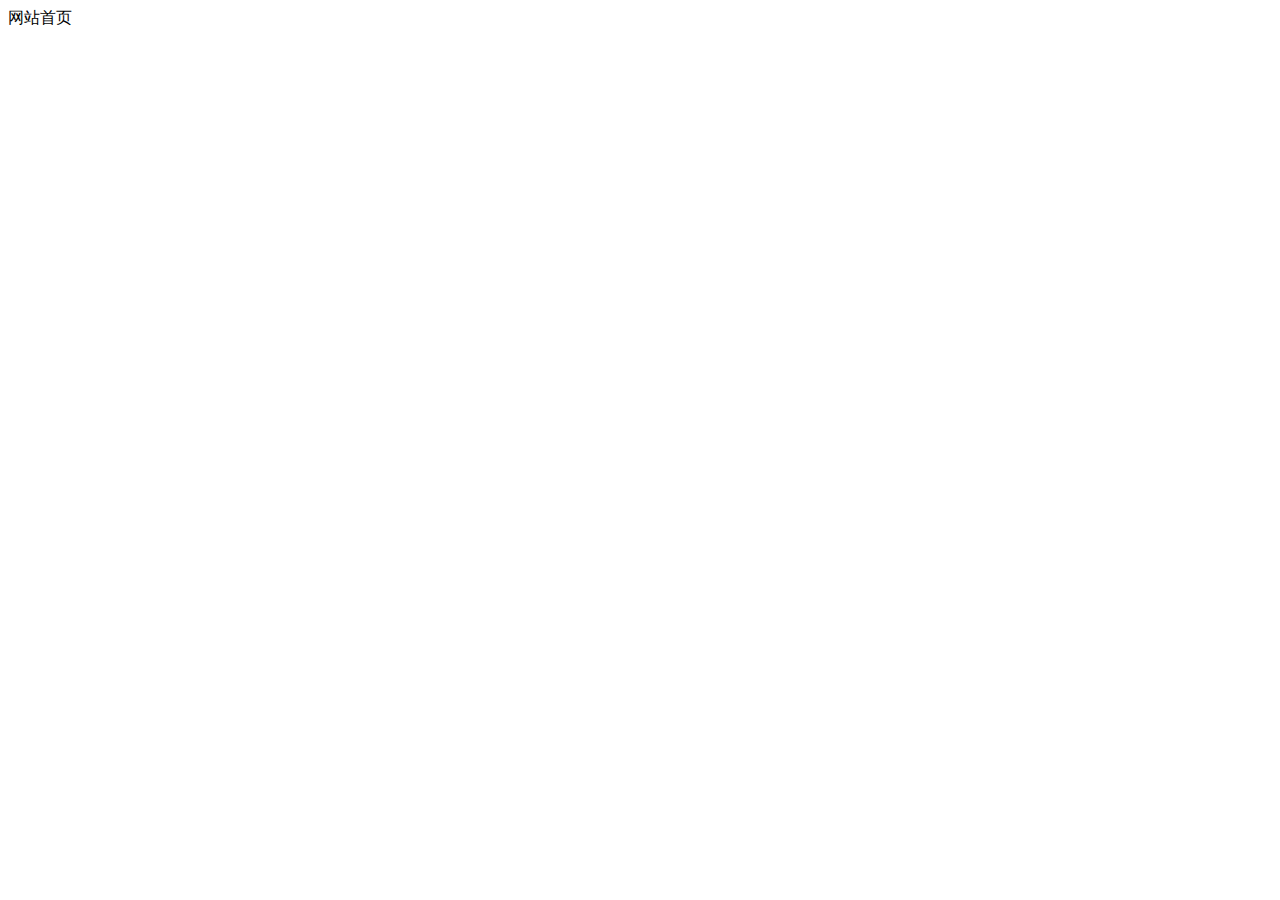
==== index.html @ 5fed68b8 "登录注册功能完成" ====
<!DOCTYPE html>
<html lang="en">
<head>
    <meta charset="UTF-8">
    <meta http-equiv="X-UA-Compatible" content="IE=edge">
    <meta name="viewport" content="width=device-width, initial-scale=1.0">
    <title>Document</title>
</head>
<body>
    网站首页
</body>
</html>
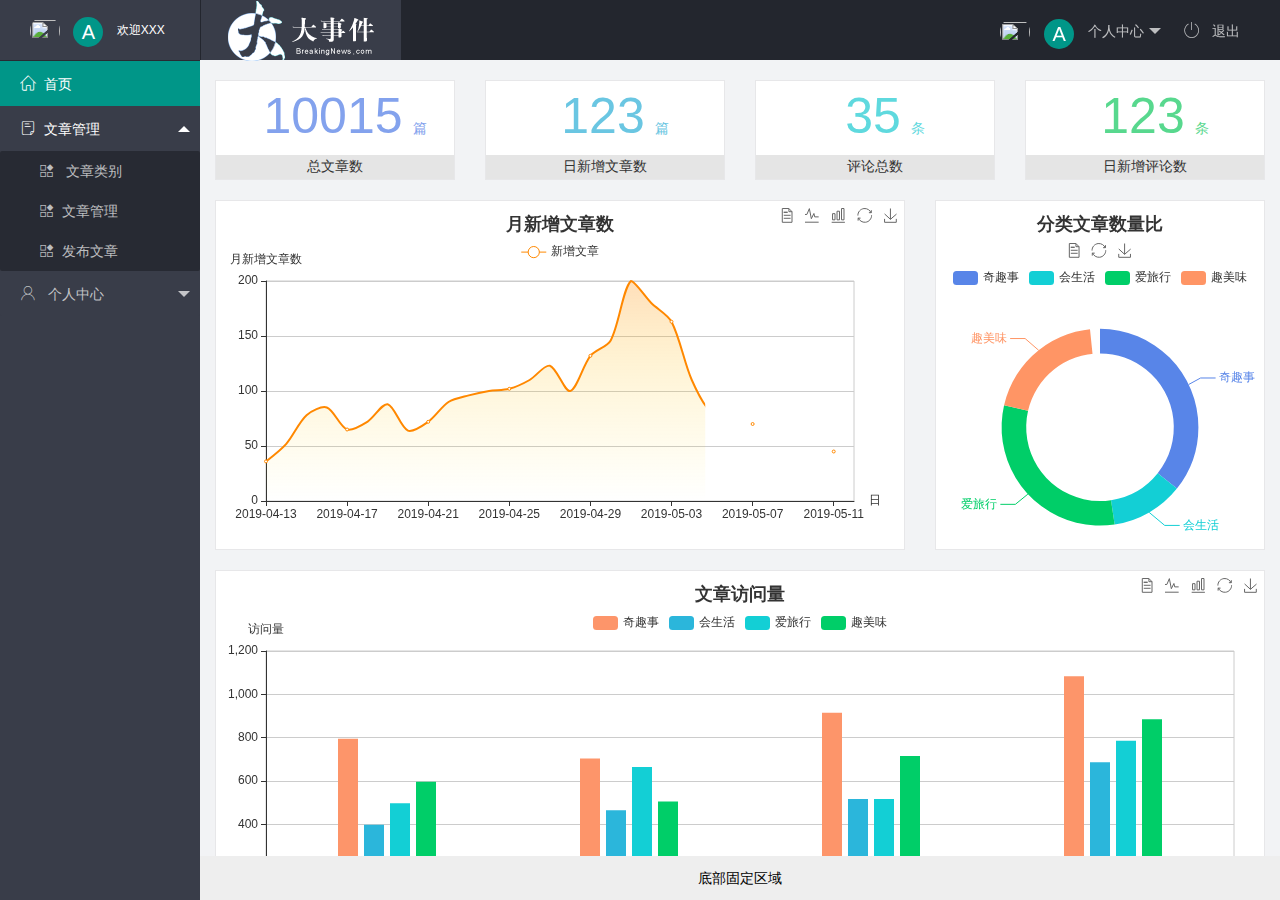
==== commit 5435ede0: "完成了主页功能" ====
--- a/index.html
+++ b/index.html
@@ -1,12 +1,95 @@
 <!DOCTYPE html>
 <html lang="en">
+
 <head>
     <meta charset="UTF-8">
     <meta http-equiv="X-UA-Compatible" content="IE=edge">
     <meta name="viewport" content="width=device-width, initial-scale=1.0">
-    <title>Document</title>
+    <title>后台主页</title>
+    <!-- <link rel="stylesheet" href="/assets/lib/bootstrap.css"> -->
+    <link rel="stylesheet" href="/assets/lib/layui/css/layui.css">
+    <link rel="stylesheet" href="/assets/fonts/iconfont.css">
+    <link rel="stylesheet" href="/assets/css/index.css">
 </head>
+
 <body>
-    网站首页
+    <div class="layui-layout layui-layout-admin">
+        <div class="layui-header">
+            <div class="layui-logo layui-hide-xs layui-bg-black">
+                <img src="/assets/images/logo.png" alt="">
+            </div>
+            <!-- 头部区域（可配合layui 已有的水平导航） -->
+            <ul class="layui-nav layui-layout-right">
+                <li class="layui-nav-item layui-hide layui-show-md-inline-block">
+                    <a href="javascript:;">
+                        <img src="//tva1.sinaimg.cn/crop.0.0.118.118.180/5db11ff4gw1e77d3nqrv8j203b03cweg.jpg"
+                            class="layui-nav-img">
+                        <span class="text-avatar">A</span>
+                        个人中心
+                    </a>
+                    <dl class="layui-nav-child">
+                        <dd><a href="javacript:;">基本资料</a></dd>
+                        <dd><a href="javacript:;">更换头像</a></dd>
+                        <dd><a href="javacript:;">重置密码</a></dd>
+                    </dl>
+                </li>
+                <li class="layui-nav-item" lay-header-event="menuRight" lay-unselect>
+                    <a href="javascript:;" id="btnLogout">
+                        <span class="iconfont icon-tuichu"></span>
+                        退出
+                    </a>
+                </li>
+            </ul>
+        </div>
+
+        <div class="layui-side layui-bg-black">
+            <div class="layui-side-scroll">
+                <div class="user-info">
+                    <img src="//tva1.sinaimg.cn/crop.0.0.118.118.180/5db11ff4gw1e77d3nqrv8j203b03cweg.jpg"
+                        class="layui-nav-img">
+                    <span class="text-avatar">A</span>
+                    <span id="welcome">欢迎XXX</span>
+                </div>
+                <!-- 左侧导航区域（可配合layui已有的垂直导航） -->
+                <ul class="layui-nav layui-nav-tree" lay-shrink="all" lay-filter="test">
+                    <li class="layui-nav-item layui-this"><a target="fm" href="/home/dashboard.html"><span class="iconfont icon-home"></span>首页</a></li>
+                    <li class="layui-nav-item layui-nav-itemed">
+                        <a class="" href="javascript:;"><span class="iconfont icon-16"></span>文章管理</a>
+                        <dl class="layui-nav-child">
+                            <dd><a href="javascript:;"><i class="layui-icon layui-icon-app"></i> 文章类别</a></dd>
+                            <dd><a href="javascript:;"><i class="layui-icon layui-icon-app"></i>文章管理</a></dd>
+                            <dd><a href="javascript:;"><i class="layui-icon layui-icon-app"></i>发布文章</a></dd>
+                            <!-- <dd><a href="">the links</a></dd> -->
+                        </dl>
+                    </li>
+                    <li class="layui-nav-item">
+                        <a href="javascript:;"><span class="iconfont icon-user"></span> 个人中心</a>
+                        <dl class="layui-nav-child">
+                            <dd><a href="javascript:;"><i class="layui-icon layui-icon-app"></i>基本资料</a></dd>
+                            <dd><a href="javascript:;"><i class="layui-icon layui-icon-app"></i>更换头像</a></dd>
+                            <dd><a href="javascript:;"><i class="layui-icon layui-icon-app"></i>重置密码</a></dd>
+                        </dl>
+                    </li>
+                </ul>
+            </div>
+        </div>
+
+        <div class="layui-body">
+            <!-- 内容主体区域 -->
+                <iframe name="fm"  src="/home/dashboard.html" frameborder="0">
+                    主体内容区域
+                </iframe> 
+        </div>
+
+        <div class="layui-footer">
+            <!-- 底部固定区域 -->
+            底部固定区域
+        </div>
+    </div>
 </body>
+<script src="/assets/lib/jquery.js"></script>
+<script src="/assets/lib/layui/layui.all.js"></script>
+<script src="/assets/js/BaseAPI.js"></script>
+<script src="/assets/js/index.js"></script>
+
 </html>--- a/assets/lib/layui/css/layui.css
+++ b/assets/lib/layui/css/layui.css
@@ -0,0 +1,2 @@
+/** layui-v2.5.5 MIT License By https://www.layui.com */
+ .layui-inline,img{display:inline-block;vertical-align:middle}h1,h2,h3,h4,h5,h6{font-weight:400}.layui-edge,.layui-header,.layui-inline,.layui-main{position:relative}.layui-body,.layui-edge,.layui-elip{overflow:hidden}.layui-btn,.layui-edge,.layui-inline,img{vertical-align:middle}.layui-btn,.layui-disabled,.layui-icon,.layui-unselect{-moz-user-select:none;-webkit-user-select:none;-ms-user-select:none}.layui-elip,.layui-form-checkbox span,.layui-form-pane .layui-form-label{text-overflow:ellipsis;white-space:nowrap}.layui-breadcrumb,.layui-tree-btnGroup{visibility:hidden}blockquote,body,button,dd,div,dl,dt,form,h1,h2,h3,h4,h5,h6,input,li,ol,p,pre,td,textarea,th,ul{margin:0;padding:0;-webkit-tap-highlight-color:rgba(0,0,0,0)}a:active,a:hover{outline:0}img{border:none}li{list-style:none}table{border-collapse:collapse;border-spacing:0}h4,h5,h6{font-size:100%}button,input,optgroup,option,select,textarea{font-family:inherit;font-size:inherit;font-style:inherit;font-weight:inherit;outline:0}pre{white-space:pre-wrap;white-space:-moz-pre-wrap;white-space:-pre-wrap;white-space:-o-pre-wrap;word-wrap:break-word}body{line-height:24px;font:14px Helvetica Neue,Helvetica,PingFang SC,Tahoma,Arial,sans-serif}hr{height:1px;margin:10px 0;border:0;clear:both}a{color:#333;text-decoration:none}a:hover{color:#777}a cite{font-style:normal;*cursor:pointer}.layui-border-box,.layui-border-box *{box-sizing:border-box}.layui-box,.layui-box *{box-sizing:content-box}.layui-clear{clear:both;*zoom:1}.layui-clear:after{content:'\20';clear:both;*zoom:1;display:block;height:0}.layui-inline{*display:inline;*zoom:1}.layui-edge{display:inline-block;width:0;height:0;border-width:6px;border-style:dashed;border-color:transparent}.layui-edge-top{top:-4px;border-bottom-color:#999;border-bottom-style:solid}.layui-edge-right{border-left-color:#999;border-left-style:solid}.layui-edge-bottom{top:2px;border-top-color:#999;border-top-style:solid}.layui-edge-left{border-right-color:#999;border-right-style:solid}.layui-disabled,.layui-disabled:hover{color:#d2d2d2!important;cursor:not-allowed!important}.layui-circle{border-radius:100%}.layui-show{display:block!important}.layui-hide{display:none!important}@font-face{font-family:layui-icon;src:url(../font/iconfont.eot?v=250);src:url(../font/iconfont.eot?v=250#iefix) format('embedded-opentype'),url(../font/iconfont.woff2?v=250) format('woff2'),url(../font/iconfont.woff?v=250) format('woff'),url(../font/iconfont.ttf?v=250) format('truetype'),url(../font/iconfont.svg?v=250#layui-icon) format('svg')}.layui-icon{font-family:layui-icon!important;font-size:16px;font-style:normal;-webkit-font-smoothing:antialiased;-moz-osx-font-smoothing:grayscale}.layui-icon-reply-fill:before{content:"\e611"}.layui-icon-set-fill:before{content:"\e614"}.layui-icon-menu-fill:before{content:"\e60f"}.layui-icon-search:before{content:"\e615"}.layui-icon-share:before{content:"\e641"}.layui-icon-set-sm:before{content:"\e620"}.layui-icon-engine:before{content:"\e628"}.layui-icon-close:before{content:"\1006"}.layui-icon-close-fill:before{content:"\1007"}.layui-icon-chart-screen:before{content:"\e629"}.layui-icon-star:before{content:"\e600"}.layui-icon-circle-dot:before{content:"\e617"}.layui-icon-chat:before{content:"\e606"}.layui-icon-release:before{content:"\e609"}.layui-icon-list:before{content:"\e60a"}.layui-icon-chart:before{content:"\e62c"}.layui-icon-ok-circle:before{content:"\1005"}.layui-icon-layim-theme:before{content:"\e61b"}.layui-icon-table:before{content:"\e62d"}.layui-icon-right:before{content:"\e602"}.layui-icon-left:before{content:"\e603"}.layui-icon-cart-simple:before{content:"\e698"}.layui-icon-face-cry:before{content:"\e69c"}.layui-icon-face-smile:before{content:"\e6af"}.layui-icon-survey:before{content:"\e6b2"}.layui-icon-tree:before{content:"\e62e"}.layui-icon-upload-circle:before{content:"\e62f"}.layui-icon-add-circle:before{content:"\e61f"}.layui-icon-download-circle:before{content:"\e601"}.layui-icon-templeate-1:before{content:"\e630"}.layui-icon-util:before{content:"\e631"}.layui-icon-face-surprised:before{content:"\e664"}.layui-icon-edit:before{content:"\e642"}.layui-icon-speaker:before{content:"\e645"}.layui-icon-down:before{content:"\e61a"}.layui-icon-file:before{content:"\e621"}.layui-icon-layouts:before{content:"\e632"}.layui-icon-rate-half:before{content:"\e6c9"}.layui-icon-add-circle-fine:before{content:"\e608"}.layui-icon-prev-circle:before{content:"\e633"}.layui-icon-read:before{content:"\e705"}.layui-icon-404:before{content:"\e61c"}.layui-icon-carousel:before{content:"\e634"}.layui-icon-help:before{content:"\e607"}.layui-icon-code-circle:before{content:"\e635"}.layui-icon-water:before{content:"\e636"}.layui-icon-username:before{content:"\e66f"}.layui-icon-find-fill:before{content:"\e670"}.layui-icon-about:before{content:"\e60b"}.layui-icon-location:before{content:"\e715"}.layui-icon-up:before{content:"\e619"}.layui-icon-pause:before{content:"\e651"}.layui-icon-date:before{content:"\e637"}.layui-icon-layim-uploadfile:before{content:"\e61d"}.layui-icon-delete:before{content:"\e640"}.layui-icon-play:before{content:"\e652"}.layui-icon-top:before{content:"\e604"}.layui-icon-friends:before{content:"\e612"}.layui-icon-refresh-3:before{content:"\e9aa"}.layui-icon-ok:before{content:"\e605"}.layui-icon-layer:before{content:"\e638"}.layui-icon-face-smile-fine:before{content:"\e60c"}.layui-icon-dollar:before{content:"\e659"}.layui-icon-group:before{content:"\e613"}.layui-icon-layim-download:before{content:"\e61e"}.layui-icon-picture-fine:before{content:"\e60d"}.layui-icon-link:before{content:"\e64c"}.layui-icon-diamond:before{content:"\e735"}.layui-icon-log:before{content:"\e60e"}.layui-icon-rate-solid:before{content:"\e67a"}.layui-icon-fonts-del:before{content:"\e64f"}.layui-icon-unlink:before{content:"\e64d"}.layui-icon-fonts-clear:before{content:"\e639"}.layui-icon-triangle-r:before{content:"\e623"}.layui-icon-circle:before{content:"\e63f"}.layui-icon-radio:before{content:"\e643"}.layui-icon-align-center:before{content:"\e647"}.layui-icon-align-right:before{content:"\e648"}.layui-icon-align-left:before{content:"\e649"}.layui-icon-loading-1:before{content:"\e63e"}.layui-icon-return:before{content:"\e65c"}.layui-icon-fonts-strong:before{content:"\e62b"}.layui-icon-upload:before{content:"\e67c"}.layui-icon-dialogue:before{content:"\e63a"}.layui-icon-video:before{content:"\e6ed"}.layui-icon-headset:before{content:"\e6fc"}.layui-icon-cellphone-fine:before{content:"\e63b"}.layui-icon-add-1:before{content:"\e654"}.layui-icon-face-smile-b:before{content:"\e650"}.layui-icon-fonts-html:before{content:"\e64b"}.layui-icon-form:before{content:"\e63c"}.layui-icon-cart:before{content:"\e657"}.layui-icon-camera-fill:before{content:"\e65d"}.layui-icon-tabs:before{content:"\e62a"}.layui-icon-fonts-code:before{content:"\e64e"}.layui-icon-fire:before{content:"\e756"}.layui-icon-set:before{content:"\e716"}.layui-icon-fonts-u:before{content:"\e646"}.layui-icon-triangle-d:before{content:"\e625"}.layui-icon-tips:before{content:"\e702"}.layui-icon-picture:before{content:"\e64a"}.layui-icon-more-vertical:before{content:"\e671"}.layui-icon-flag:before{content:"\e66c"}.layui-icon-loading:before{content:"\e63d"}.layui-icon-fonts-i:before{content:"\e644"}.layui-icon-refresh-1:before{content:"\e666"}.layui-icon-rmb:before{content:"\e65e"}.layui-icon-home:before{content:"\e68e"}.layui-icon-user:before{content:"\e770"}.layui-icon-notice:before{content:"\e667"}.layui-icon-login-weibo:before{content:"\e675"}.layui-icon-voice:before{content:"\e688"}.layui-icon-upload-drag:before{content:"\e681"}.layui-icon-login-qq:before{content:"\e676"}.layui-icon-snowflake:before{content:"\e6b1"}.layui-icon-file-b:before{content:"\e655"}.layui-icon-template:before{content:"\e663"}.layui-icon-auz:before{content:"\e672"}.layui-icon-console:before{content:"\e665"}.layui-icon-app:before{content:"\e653"}.layui-icon-prev:before{content:"\e65a"}.layui-icon-website:before{content:"\e7ae"}.layui-icon-next:before{content:"\e65b"}.layui-icon-component:before{content:"\e857"}.layui-icon-more:before{content:"\e65f"}.layui-icon-login-wechat:before{content:"\e677"}.layui-icon-shrink-right:before{content:"\e668"}.layui-icon-spread-left:before{content:"\e66b"}.layui-icon-camera:before{content:"\e660"}.layui-icon-note:before{content:"\e66e"}.layui-icon-refresh:before{content:"\e669"}.layui-icon-female:before{content:"\e661"}.layui-icon-male:before{content:"\e662"}.layui-icon-password:before{content:"\e673"}.layui-icon-senior:before{content:"\e674"}.layui-icon-theme:before{content:"\e66a"}.layui-icon-tread:before{content:"\e6c5"}.layui-icon-praise:before{content:"\e6c6"}.layui-icon-star-fill:before{content:"\e658"}.layui-icon-rate:before{content:"\e67b"}.layui-icon-template-1:before{content:"\e656"}.layui-icon-vercode:before{content:"\e679"}.layui-icon-cellphone:before{content:"\e678"}.layui-icon-screen-full:before{content:"\e622"}.layui-icon-screen-restore:before{content:"\e758"}.layui-icon-cols:before{content:"\e610"}.layui-icon-export:before{content:"\e67d"}.layui-icon-print:before{content:"\e66d"}.layui-icon-slider:before{content:"\e714"}.layui-icon-addition:before{content:"\e624"}.layui-icon-subtraction:before{content:"\e67e"}.layui-icon-service:before{content:"\e626"}.layui-icon-transfer:before{content:"\e691"}.layui-main{width:1140px;margin:0 auto}.layui-header{z-index:1000;height:60px}.layui-header a:hover{transition:all .5s;-webkit-transition:all .5s}.layui-side{position:fixed;left:0;top:0;bottom:0;z-index:999;width:200px;overflow-x:hidden}.layui-side-scroll{position:relative;width:220px;height:100%;overflow-x:hidden}.layui-body{position:absolute;left:200px;right:0;top:0;bottom:0;z-index:998;width:auto;overflow-y:auto;box-sizing:border-box}.layui-layout-body{overflow:hidden}.layui-layout-admin .layui-header{background-color:#23262E}.layui-layout-admin .layui-side{top:60px;width:200px;overflow-x:hidden}.layui-layout-admin .layui-body{position:fixed;top:60px;bottom:44px}.layui-layout-admin .layui-main{width:auto;margin:0 15px}.layui-layout-admin .layui-footer{position:fixed;left:200px;right:0;bottom:0;height:44px;line-height:44px;padding:0 15px;background-color:#eee}.layui-layout-admin .layui-logo{position:absolute;left:0;top:0;width:200px;height:100%;line-height:60px;text-align:center;color:#009688;font-size:16px}.layui-layout-admin .layui-header .layui-nav{background:0 0}.layui-layout-left{position:absolute!important;left:200px;top:0}.layui-layout-right{position:absolute!important;right:0;top:0}.layui-container{position:relative;margin:0 auto;padding:0 15px;box-sizing:border-box}.layui-fluid{position:relative;margin:0 auto;padding:0 15px}.layui-row:after,.layui-row:before{content:'';display:block;clear:both}.layui-col-lg1,.layui-col-lg10,.layui-col-lg11,.layui-col-lg12,.layui-col-lg2,.layui-col-lg3,.layui-col-lg4,.layui-col-lg5,.layui-col-lg6,.layui-col-lg7,.layui-col-lg8,.layui-col-lg9,.layui-col-md1,.layui-col-md10,.layui-col-md11,.layui-col-md12,.layui-col-md2,.layui-col-md3,.layui-col-md4,.layui-col-md5,.layui-col-md6,.layui-col-md7,.layui-col-md8,.layui-col-md9,.layui-col-sm1,.layui-col-sm10,.layui-col-sm11,.layui-col-sm12,.layui-col-sm2,.layui-col-sm3,.layui-col-sm4,.layui-col-sm5,.layui-col-sm6,.layui-col-sm7,.layui-col-sm8,.layui-col-sm9,.layui-col-xs1,.layui-col-xs10,.layui-col-xs11,.layui-col-xs12,.layui-col-xs2,.layui-col-xs3,.layui-col-xs4,.layui-col-xs5,.layui-col-xs6,.layui-col-xs7,.layui-col-xs8,.layui-col-xs9{position:relative;display:block;box-sizing:border-box}.layui-col-xs1,.layui-col-xs10,.layui-col-xs11,.layui-col-xs12,.layui-col-xs2,.layui-col-xs3,.layui-col-xs4,.layui-col-xs5,.layui-col-xs6,.layui-col-xs7,.layui-col-xs8,.layui-col-xs9{float:left}.layui-col-xs1{width:8.33333333%}.layui-col-xs2{width:16.66666667%}.layui-col-xs3{width:25%}.layui-col-xs4{width:33.33333333%}.layui-col-xs5{width:41.66666667%}.layui-col-xs6{width:50%}.layui-col-xs7{width:58.33333333%}.layui-col-xs8{width:66.66666667%}.layui-col-xs9{width:75%}.layui-col-xs10{width:83.33333333%}.layui-col-xs11{width:91.66666667%}.layui-col-xs12{width:100%}.layui-col-xs-offset1{margin-left:8.33333333%}.layui-col-xs-offset2{margin-left:16.66666667%}.layui-col-xs-offset3{margin-left:25%}.layui-col-xs-offset4{margin-left:33.33333333%}.layui-col-xs-offset5{margin-left:41.66666667%}.layui-col-xs-offset6{margin-left:50%}.layui-col-xs-offset7{margin-left:58.33333333%}.layui-col-xs-offset8{margin-left:66.66666667%}.layui-col-xs-offset9{margin-left:75%}.layui-col-xs-offset10{margin-left:83.33333333%}.layui-col-xs-offset11{margin-left:91.66666667%}.layui-col-xs-offset12{margin-left:100%}@media screen and (max-width:768px){.layui-hide-xs{display:none!important}.layui-show-xs-block{display:block!important}.layui-show-xs-inline{display:inline!important}.layui-show-xs-inline-block{display:inline-block!important}}@media screen and (min-width:768px){.layui-container{width:750px}.layui-hide-sm{display:none!important}.layui-show-sm-block{display:block!important}.layui-show-sm-inline{display:inline!important}.layui-show-sm-inline-block{display:inline-block!important}.layui-col-sm1,.layui-col-sm10,.layui-col-sm11,.layui-col-sm12,.layui-col-sm2,.layui-col-sm3,.layui-col-sm4,.layui-col-sm5,.layui-col-sm6,.layui-col-sm7,.layui-col-sm8,.layui-col-sm9{float:left}.layui-col-sm1{width:8.33333333%}.layui-col-sm2{width:16.66666667%}.layui-col-sm3{width:25%}.layui-col-sm4{width:33.33333333%}.layui-col-sm5{width:41.66666667%}.layui-col-sm6{width:50%}.layui-col-sm7{width:58.33333333%}.layui-col-sm8{width:66.66666667%}.layui-col-sm9{width:75%}.layui-col-sm10{width:83.33333333%}.layui-col-sm11{width:91.66666667%}.layui-col-sm12{width:100%}.layui-col-sm-offset1{margin-left:8.33333333%}.layui-col-sm-offset2{margin-left:16.66666667%}.layui-col-sm-offset3{margin-left:25%}.layui-col-sm-offset4{margin-left:33.33333333%}.layui-col-sm-offset5{margin-left:41.66666667%}.layui-col-sm-offset6{margin-left:50%}.layui-col-sm-offset7{margin-left:58.33333333%}.layui-col-sm-offset8{margin-left:66.66666667%}.layui-col-sm-offset9{margin-left:75%}.layui-col-sm-offset10{margin-left:83.33333333%}.layui-col-sm-offset11{margin-left:91.66666667%}.layui-col-sm-offset12{margin-left:100%}}@media screen and (min-width:992px){.layui-container{width:970px}.layui-hide-md{display:none!important}.layui-show-md-block{display:block!important}.layui-show-md-inline{display:inline!important}.layui-show-md-inline-block{display:inline-block!important}.layui-col-md1,.layui-col-md10,.layui-col-md11,.layui-col-md12,.layui-col-md2,.layui-col-md3,.layui-col-md4,.layui-col-md5,.layui-col-md6,.layui-col-md7,.layui-col-md8,.layui-col-md9{float:left}.layui-col-md1{width:8.33333333%}.layui-col-md2{width:16.66666667%}.layui-col-md3{width:25%}.layui-col-md4{width:33.33333333%}.layui-col-md5{width:41.66666667%}.layui-col-md6{width:50%}.layui-col-md7{width:58.33333333%}.layui-col-md8{width:66.66666667%}.layui-col-md9{width:75%}.layui-col-md10{width:83.33333333%}.layui-col-md11{width:91.66666667%}.layui-col-md12{width:100%}.layui-col-md-offset1{margin-left:8.33333333%}.layui-col-md-offset2{margin-left:16.66666667%}.layui-col-md-offset3{margin-left:25%}.layui-col-md-offset4{margin-left:33.33333333%}.layui-col-md-offset5{margin-left:41.66666667%}.layui-col-md-offset6{margin-left:50%}.layui-col-md-offset7{margin-left:58.33333333%}.layui-col-md-offset8{margin-left:66.66666667%}.layui-col-md-offset9{margin-left:75%}.layui-col-md-offset10{margin-left:83.33333333%}.layui-col-md-offset11{margin-left:91.66666667%}.layui-col-md-offset12{margin-left:100%}}@media screen and (min-width:1200px){.layui-container{width:1170px}.layui-hide-lg{display:none!important}.layui-show-lg-block{display:block!important}.layui-show-lg-inline{display:inline!important}.layui-show-lg-inline-block{display:inline-block!important}.layui-col-lg1,.layui-col-lg10,.layui-col-lg11,.layui-col-lg12,.layui-col-lg2,.layui-col-lg3,.layui-col-lg4,.layui-col-lg5,.layui-col-lg6,.layui-col-lg7,.layui-col-lg8,.layui-col-lg9{float:left}.layui-col-lg1{width:8.33333333%}.layui-col-lg2{width:16.66666667%}.layui-col-lg3{width:25%}.layui-col-lg4{width:33.33333333%}.layui-col-lg5{width:41.66666667%}.layui-col-lg6{width:50%}.layui-col-lg7{width:58.33333333%}.layui-col-lg8{width:66.66666667%}.layui-col-lg9{width:75%}.layui-col-lg10{width:83.33333333%}.layui-col-lg11{width:91.66666667%}.layui-col-lg12{width:100%}.layui-col-lg-offset1{margin-left:8.33333333%}.layui-col-lg-offset2{margin-left:16.66666667%}.layui-col-lg-offset3{margin-left:25%}.layui-col-lg-offset4{margin-left:33.33333333%}.layui-col-lg-offset5{margin-left:41.66666667%}.layui-col-lg-offset6{margin-left:50%}.layui-col-lg-offset7{margin-left:58.33333333%}.layui-col-lg-offset8{margin-left:66.66666667%}.layui-col-lg-offset9{margin-left:75%}.layui-col-lg-offset10{margin-left:83.33333333%}.layui-col-lg-offset11{margin-left:91.66666667%}.layui-col-lg-offset12{margin-left:100%}}.layui-col-space1{margin:-.5px}.layui-col-space1>*{padding:.5px}.layui-col-space3{margin:-1.5px}.layui-col-space3>*{padding:1.5px}.layui-col-space5{margin:-2.5px}.layui-col-space5>*{padding:2.5px}.layui-col-space8{margin:-3.5px}.layui-col-space8>*{padding:3.5px}.layui-col-space10{margin:-5px}.layui-col-space10>*{padding:5px}.layui-col-space12{margin:-6px}.layui-col-space12>*{padding:6px}.layui-col-space15{margin:-7.5px}.layui-col-space15>*{padding:7.5px}.layui-col-space18{margin:-9px}.layui-col-space18>*{padding:9px}.layui-col-space20{margin:-10px}.layui-col-space20>*{padding:10px}.layui-col-space22{margin:-11px}.layui-col-space22>*{padding:11px}.layui-col-space25{margin:-12.5px}.layui-col-space25>*{padding:12.5px}.layui-col-space30{margin:-15px}.layui-col-space30>*{padding:15px}.layui-btn,.layui-input,.layui-select,.layui-textarea,.layui-upload-button{outline:0;-webkit-appearance:none;transition:all .3s;-webkit-transition:all .3s;box-sizing:border-box}.layui-elem-quote{margin-bottom:10px;padding:15px;line-height:22px;border-left:5px solid #009688;border-radius:0 2px 2px 0;background-color:#f2f2f2}.layui-quote-nm{border-style:solid;border-width:1px 1px 1px 5px;background:0 0}.layui-elem-field{margin-bottom:10px;padding:0;border-width:1px;border-style:solid}.layui-elem-field legend{margin-left:20px;padding:0 10px;font-size:20px;font-weight:300}.layui-field-title{margin:10px 0 20px;border-width:1px 0 0}.layui-field-box{padding:10px 15px}.layui-field-title .layui-field-box{padding:10px 0}.layui-progress{position:relative;height:6px;border-radius:20px;background-color:#e2e2e2}.layui-progress-bar{position:absolute;left:0;top:0;width:0;max-width:100%;height:6px;border-radius:20px;text-align:right;background-color:#5FB878;transition:all .3s;-webkit-transition:all .3s}.layui-progress-big,.layui-progress-big .layui-progress-bar{height:18px;line-height:18px}.layui-progress-text{position:relative;top:-20px;line-height:18px;font-size:12px;color:#666}.layui-progress-big .layui-progress-text{position:static;padding:0 10px;color:#fff}.layui-collapse{border-width:1px;border-style:solid;border-radius:2px}.layui-colla-content,.layui-colla-item{border-top-width:1px;border-top-style:solid}.layui-colla-item:first-child{border-top:none}.layui-colla-title{position:relative;height:42px;line-height:42px;padding:0 15px 0 35px;color:#333;background-color:#f2f2f2;cursor:pointer;font-size:14px;overflow:hidden}.layui-colla-content{display:none;padding:10px 15px;line-height:22px;color:#666}.layui-colla-icon{position:absolute;left:15px;top:0;font-size:14px}.layui-card{margin-bottom:15px;border-radius:2px;background-color:#fff;box-shadow:0 1px 2px 0 rgba(0,0,0,.05)}.layui-card:last-child{margin-bottom:0}.layui-card-header{position:relative;height:42px;line-height:42px;padding:0 15px;border-bottom:1px solid #f6f6f6;color:#333;border-radius:2px 2px 0 0;font-size:14px}.layui-bg-black,.layui-bg-blue,.layui-bg-cyan,.layui-bg-green,.layui-bg-orange,.layui-bg-red{color:#fff!important}.layui-card-body{position:relative;padding:10px 15px;line-height:24px}.layui-card-body[pad15]{padding:15px}.layui-card-body[pad20]{padding:20px}.layui-card-body .layui-table{margin:5px 0}.layui-card .layui-tab{margin:0}.layui-panel-window{position:relative;padding:15px;border-radius:0;border-top:5px solid #E6E6E6;background-color:#fff}.layui-auxiliar-moving{position:fixed;left:0;right:0;top:0;bottom:0;width:100%;height:100%;background:0 0;z-index:9999999999}.layui-form-label,.layui-form-mid,.layui-form-select,.layui-input-block,.layui-input-inline,.layui-textarea{position:relative}.layui-bg-red{background-color:#FF5722!important}.layui-bg-orange{background-color:#FFB800!important}.layui-bg-green{background-color:#009688!important}.layui-bg-cyan{background-color:#2F4056!important}.layui-bg-blue{background-color:#1E9FFF!important}.layui-bg-black{background-color:#393D49!important}.layui-bg-gray{background-color:#eee!important;color:#666!important}.layui-badge-rim,.layui-colla-content,.layui-colla-item,.layui-collapse,.layui-elem-field,.layui-form-pane .layui-form-item[pane],.layui-form-pane .layui-form-label,.layui-input,.layui-layedit,.layui-layedit-tool,.layui-quote-nm,.layui-select,.layui-tab-bar,.layui-tab-card,.layui-tab-title,.layui-tab-title .layui-this:after,.layui-textarea{border-color:#e6e6e6}.layui-timeline-item:before,hr{background-color:#e6e6e6}.layui-text{line-height:22px;font-size:14px;color:#666}.layui-text h1,.layui-text h2,.layui-text h3{font-weight:500;color:#333}.layui-text h1{font-size:30px}.layui-text h2{font-size:24px}.layui-text h3{font-size:18px}.layui-text a:not(.layui-btn){color:#01AAED}.layui-text a:not(.layui-btn):hover{text-decoration:underline}.layui-text ul{padding:5px 0 5px 15px}.layui-text ul li{margin-top:5px;list-style-type:disc}.layui-text em,.layui-word-aux{color:#999!important;padding:0 5px!important}.layui-btn{display:inline-block;height:38px;line-height:38px;padding:0 18px;background-color:#009688;color:#fff;white-space:nowrap;text-align:center;font-size:14px;border:none;border-radius:2px;cursor:pointer}.layui-btn:hover{opacity:.8;filter:alpha(opacity=80);color:#fff}.layui-btn:active{opacity:1;filter:alpha(opacity=100)}.layui-btn+.layui-btn{margin-left:10px}.layui-btn-container{font-size:0}.layui-btn-container .layui-btn{margin-right:10px;margin-bottom:10px}.layui-btn-container .layui-btn+.layui-btn{margin-left:0}.layui-table .layui-btn-container .layui-btn{margin-bottom:9px}.layui-btn-radius{border-radius:100px}.layui-btn .layui-icon{margin-right:3px;font-size:18px;vertical-align:bottom;vertical-align:middle\9}.layui-btn-primary{border:1px solid #C9C9C9;background-color:#fff;color:#555}.layui-btn-primary:hover{border-color:#009688;color:#333}.layui-btn-normal{background-color:#1E9FFF}.layui-btn-warm{background-color:#FFB800}.layui-btn-danger{background-color:#FF5722}.layui-btn-checked{background-color:#5FB878}.layui-btn-disabled,.layui-btn-disabled:active,.layui-btn-disabled:hover{border:1px solid #e6e6e6;background-color:#FBFBFB;color:#C9C9C9;cursor:not-allowed;opacity:1}.layui-btn-lg{height:44px;line-height:44px;padding:0 25px;font-size:16px}.layui-btn-sm{height:30px;line-height:30px;padding:0 10px;font-size:12px}.layui-btn-sm i{font-size:16px!important}.layui-btn-xs{height:22px;line-height:22px;padding:0 5px;font-size:12px}.layui-btn-xs i{font-size:14px!important}.layui-btn-group{display:inline-block;vertical-align:middle;font-size:0}.layui-btn-group .layui-btn{margin-left:0!important;margin-right:0!important;border-left:1px solid rgba(255,255,255,.5);border-radius:0}.layui-btn-group .layui-btn-primary{border-left:none}.layui-btn-group .layui-btn-primary:hover{border-color:#C9C9C9;color:#009688}.layui-btn-group .layui-btn:first-child{border-left:none;border-radius:2px 0 0 2px}.layui-btn-group .layui-btn-primary:first-child{border-left:1px solid #c9c9c9}.layui-btn-group .layui-btn:last-child{border-radius:0 2px 2px 0}.layui-btn-group .layui-btn+.layui-btn{margin-left:0}.layui-btn-group+.layui-btn-group{margin-left:10px}.layui-btn-fluid{width:100%}.layui-input,.layui-select,.layui-textarea{height:38px;line-height:1.3;line-height:38px\9;border-width:1px;border-style:solid;background-color:#fff;border-radius:2px}.layui-input::-webkit-input-placeholder,.layui-select::-webkit-input-placeholder,.layui-textarea::-webkit-input-placeholder{line-height:1.3}.layui-input,.layui-textarea{display:block;width:100%;padding-left:10px}.layui-input:hover,.layui-textarea:hover{border-color:#D2D2D2!important}.layui-input:focus,.layui-textarea:focus{border-color:#C9C9C9!important}.layui-textarea{min-height:100px;height:auto;line-height:20px;padding:6px 10px;resize:vertical}.layui-select{padding:0 10px}.layui-form input[type=checkbox],.layui-form input[type=radio],.layui-form select{display:none}.layui-form [lay-ignore]{display:initial}.layui-form-item{margin-bottom:15px;clear:both;*zoom:1}.layui-form-item:after{content:'\20';clear:both;*zoom:1;display:block;height:0}.layui-form-label{float:left;display:block;padding:9px 15px;width:80px;font-weight:400;line-height:20px;text-align:right}.layui-form-label-col{display:block;float:none;padding:9px 0;line-height:20px;text-align:left}.layui-form-item .layui-inline{margin-bottom:5px;margin-right:10px}.layui-input-block{margin-left:110px;min-height:36px}.layui-input-inline{display:inline-block;vertical-align:middle}.layui-form-item .layui-input-inline{float:left;width:190px;margin-right:10px}.layui-form-text .layui-input-inline{width:auto}.layui-form-mid{float:left;display:block;padding:9px 0!important;line-height:20px;margin-right:10px}.layui-form-danger+.layui-form-select .layui-input,.layui-form-danger:focus{border-color:#FF5722!important}.layui-form-select .layui-input{padding-right:30px;cursor:pointer}.layui-form-select .layui-edge{position:absolute;right:10px;top:50%;margin-top:-3px;cursor:pointer;border-width:6px;border-top-color:#c2c2c2;border-top-style:solid;transition:all .3s;-webkit-transition:all .3s}.layui-form-select dl{display:none;position:absolute;left:0;top:42px;padding:5px 0;z-index:899;min-width:100%;border:1px solid #d2d2d2;max-height:300px;overflow-y:auto;background-color:#fff;border-radius:2px;box-shadow:0 2px 4px rgba(0,0,0,.12);box-sizing:border-box}.layui-form-select dl dd,.layui-form-select dl dt{padding:0 10px;line-height:36px;white-space:nowrap;overflow:hidden;text-overflow:ellipsis}.layui-form-select dl dt{font-size:12px;color:#999}.layui-form-select dl dd{cursor:pointer}.layui-form-select dl dd:hover{background-color:#f2f2f2;-webkit-transition:.5s all;transition:.5s all}.layui-form-select .layui-select-group dd{padding-left:20px}.layui-form-select dl dd.layui-select-tips{padding-left:10px!important;color:#999}.layui-form-select dl dd.layui-this{background-color:#5FB878;color:#fff}.layui-form-checkbox,.layui-form-select dl dd.layui-disabled{background-color:#fff}.layui-form-selected dl{display:block}.layui-form-checkbox,.layui-form-checkbox *,.layui-form-switch{display:inline-block;vertical-align:middle}.layui-form-selected .layui-edge{margin-top:-9px;-webkit-transform:rotate(180deg);transform:rotate(180deg);margin-top:-3px\9}:root .layui-form-selected .layui-edge{margin-top:-9px\0/IE9}.layui-form-selectup dl{top:auto;bottom:42px}.layui-select-none{margin:5px 0;text-align:center;color:#999}.layui-select-disabled .layui-disabled{border-color:#eee!important}.layui-select-disabled .layui-edge{border-top-color:#d2d2d2}.layui-form-checkbox{position:relative;height:30px;line-height:30px;margin-right:10px;padding-right:30px;cursor:pointer;font-size:0;-webkit-transition:.1s linear;transition:.1s linear;box-sizing:border-box}.layui-form-checkbox span{padding:0 10px;height:100%;font-size:14px;border-radius:2px 0 0 2px;background-color:#d2d2d2;color:#fff;overflow:hidden}.layui-form-checkbox:hover span{background-color:#c2c2c2}.layui-form-checkbox i{position:absolute;right:0;top:0;width:30px;height:28px;border:1px solid #d2d2d2;border-left:none;border-radius:0 2px 2px 0;color:#fff;font-size:20px;text-align:center}.layui-form-checkbox:hover i{border-color:#c2c2c2;color:#c2c2c2}.layui-form-checked,.layui-form-checked:hover{border-color:#5FB878}.layui-form-checked span,.layui-form-checked:hover span{background-color:#5FB878}.layui-form-checked i,.layui-form-checked:hover i{color:#5FB878}.layui-form-item .layui-form-checkbox{margin-top:4px}.layui-form-checkbox[lay-skin=primary]{height:auto!important;line-height:normal!important;min-width:18px;min-height:18px;border:none!important;margin-right:0;padding-left:28px;padding-right:0;background:0 0}.layui-form-checkbox[lay-skin=primary] span{padding-left:0;padding-right:15px;line-height:18px;background:0 0;color:#666}.layui-form-checkbox[lay-skin=primary] i{right:auto;left:0;width:16px;height:16px;line-height:16px;border:1px solid #d2d2d2;font-size:12px;border-radius:2px;background-color:#fff;-webkit-transition:.1s linear;transition:.1s linear}.layui-form-checkbox[lay-skin=primary]:hover i{border-color:#5FB878;color:#fff}.layui-form-checked[lay-skin=primary] i{border-color:#5FB878!important;background-color:#5FB878;color:#fff}.layui-checkbox-disbaled[lay-skin=primary] span{background:0 0!important;color:#c2c2c2}.layui-checkbox-disbaled[lay-skin=primary]:hover i{border-color:#d2d2d2}.layui-form-item .layui-form-checkbox[lay-skin=primary]{margin-top:10px}.layui-form-switch{position:relative;height:22px;line-height:22px;min-width:35px;padding:0 5px;margin-top:8px;border:1px solid #d2d2d2;border-radius:20px;cursor:pointer;background-color:#fff;-webkit-transition:.1s linear;transition:.1s linear}.layui-form-switch i{position:absolute;left:5px;top:3px;width:16px;height:16px;border-radius:20px;background-color:#d2d2d2;-webkit-transition:.1s linear;transition:.1s linear}.layui-form-switch em{position:relative;top:0;width:25px;margin-left:21px;padding:0!important;text-align:center!important;color:#999!important;font-style:normal!important;font-size:12px}.layui-form-onswitch{border-color:#5FB878;background-color:#5FB878}.layui-checkbox-disbaled,.layui-checkbox-disbaled i{border-color:#e2e2e2!important}.layui-form-onswitch i{left:100%;margin-left:-21px;background-color:#fff}.layui-form-onswitch em{margin-left:5px;margin-right:21px;color:#fff!important}.layui-checkbox-disbaled span{background-color:#e2e2e2!important}.layui-checkbox-disbaled:hover i{color:#fff!important}[lay-radio]{display:none}.layui-form-radio,.layui-form-radio *{display:inline-block;vertical-align:middle}.layui-form-radio{line-height:28px;margin:6px 10px 0 0;padding-right:10px;cursor:pointer;font-size:0}.layui-form-radio *{font-size:14px}.layui-form-radio>i{margin-right:8px;font-size:22px;color:#c2c2c2}.layui-form-radio>i:hover,.layui-form-radioed>i{color:#5FB878}.layui-radio-disbaled>i{color:#e2e2e2!important}.layui-form-pane .layui-form-label{width:110px;padding:8px 15px;height:38px;line-height:20px;border-width:1px;border-style:solid;border-radius:2px 0 0 2px;text-align:center;background-color:#FBFBFB;overflow:hidden;box-sizing:border-box}.layui-form-pane .layui-input-inline{margin-left:-1px}.layui-form-pane .layui-input-block{margin-left:110px;left:-1px}.layui-form-pane .layui-input{border-radius:0 2px 2px 0}.layui-form-pane .layui-form-text .layui-form-label{float:none;width:100%;border-radius:2px;box-sizing:border-box;text-align:left}.layui-form-pane .layui-form-text .layui-input-inline{display:block;margin:0;top:-1px;clear:both}.layui-form-pane .layui-form-text .layui-input-block{margin:0;left:0;top:-1px}.layui-form-pane .layui-form-text .layui-textarea{min-height:100px;border-radius:0 0 2px 2px}.layui-form-pane .layui-form-checkbox{margin:4px 0 4px 10px}.layui-form-pane .layui-form-radio,.layui-form-pane .layui-form-switch{margin-top:6px;margin-left:10px}.layui-form-pane .layui-form-item[pane]{position:relative;border-width:1px;border-style:solid}.layui-form-pane .layui-form-item[pane] .layui-form-label{position:absolute;left:0;top:0;height:100%;border-width:0 1px 0 0}.layui-form-pane .layui-form-item[pane] .layui-input-inline{margin-left:110px}@media screen and (max-width:450px){.layui-form-item .layui-form-label{text-overflow:ellipsis;overflow:hidden;white-space:nowrap}.layui-form-item .layui-inline{display:block;margin-right:0;margin-bottom:20px;clear:both}.layui-form-item .layui-inline:after{content:'\20';clear:both;display:block;height:0}.layui-form-item .layui-input-inline{display:block;float:none;left:-3px;width:auto;margin:0 0 10px 112px}.layui-form-item .layui-input-inline+.layui-form-mid{margin-left:110px;top:-5px;padding:0}.layui-form-item .layui-form-checkbox{margin-right:5px;margin-bottom:5px}}.layui-layedit{border-width:1px;border-style:solid;border-radius:2px}.layui-layedit-tool{padding:3px 5px;border-bottom-width:1px;border-bottom-style:solid;font-size:0}.layedit-tool-fixed{position:fixed;top:0;border-top:1px solid #e2e2e2}.layui-layedit-tool .layedit-tool-mid,.layui-layedit-tool .layui-icon{display:inline-block;vertical-align:middle;text-align:center;font-size:14px}.layui-layedit-tool .layui-icon{position:relative;width:32px;height:30px;line-height:30px;margin:3px 5px;color:#777;cursor:pointer;border-radius:2px}.layui-layedit-tool .layui-icon:hover{color:#393D49}.layui-layedit-tool .layui-icon:active{color:#000}.layui-layedit-tool .layedit-tool-active{background-color:#e2e2e2;color:#000}.layui-layedit-tool .layui-disabled,.layui-layedit-tool .layui-disabled:hover{color:#d2d2d2;cursor:not-allowed}.layui-layedit-tool .layedit-tool-mid{width:1px;height:18px;margin:0 10px;background-color:#d2d2d2}.layedit-tool-html{width:50px!important;font-size:30px!important}.layedit-tool-b,.layedit-tool-code,.layedit-tool-help{font-size:16px!important}.layedit-tool-d,.layedit-tool-face,.layedit-tool-image,.layedit-tool-unlink{font-size:18px!important}.layedit-tool-image input{position:absolute;font-size:0;left:0;top:0;width:100%;height:100%;opacity:.01;filter:Alpha(opacity=1);cursor:pointer}.layui-layedit-iframe iframe{display:block;width:100%}#LAY_layedit_code{overflow:hidden}.layui-laypage{display:inline-block;*display:inline;*zoom:1;vertical-align:middle;margin:10px 0;font-size:0}.layui-laypage>a:first-child,.layui-laypage>a:first-child em{border-radius:2px 0 0 2px}.layui-laypage>a:last-child,.layui-laypage>a:last-child em{border-radius:0 2px 2px 0}.layui-laypage>:first-child{margin-left:0!important}.layui-laypage>:last-child{margin-right:0!important}.layui-laypage a,.layui-laypage button,.layui-laypage input,.layui-laypage select,.layui-laypage span{border:1px solid #e2e2e2}.layui-laypage a,.layui-laypage span{display:inline-block;*display:inline;*zoom:1;vertical-align:middle;padding:0 15px;height:28px;line-height:28px;margin:0 -1px 5px 0;background-color:#fff;color:#333;font-size:12px}.layui-flow-more a *,.layui-laypage input,.layui-table-view select[lay-ignore]{display:inline-block}.layui-laypage a:hover{color:#009688}.layui-laypage em{font-style:normal}.layui-laypage .layui-laypage-spr{color:#999;font-weight:700}.layui-laypage a{text-decoration:none}.layui-laypage .layui-laypage-curr{position:relative}.layui-laypage .layui-laypage-curr em{position:relative;color:#fff}.layui-laypage .layui-laypage-curr .layui-laypage-em{position:absolute;left:-1px;top:-1px;padding:1px;width:100%;height:100%;background-color:#009688}.layui-laypage-em{border-radius:2px}.layui-laypage-next em,.layui-laypage-prev em{font-family:Sim sun;font-size:16px}.layui-laypage .layui-laypage-count,.layui-laypage .layui-laypage-limits,.layui-laypage .layui-laypage-refresh,.layui-laypage .layui-laypage-skip{margin-left:10px;margin-right:10px;padding:0;border:none}.layui-laypage .layui-laypage-limits,.layui-laypage .layui-laypage-refresh{vertical-align:top}.layui-laypage .layui-laypage-refresh i{font-size:18px;cursor:pointer}.layui-laypage select{height:22px;padding:3px;border-radius:2px;cursor:pointer}.layui-laypage .layui-laypage-skip{height:30px;line-height:30px;color:#999}.layui-laypage button,.layui-laypage input{height:30px;line-height:30px;border-radius:2px;vertical-align:top;background-color:#fff;box-sizing:border-box}.layui-laypage input{width:40px;margin:0 10px;padding:0 3px;text-align:center}.layui-laypage input:focus,.layui-laypage select:focus{border-color:#009688!important}.layui-laypage button{margin-left:10px;padding:0 10px;cursor:pointer}.layui-table,.layui-table-view{margin:10px 0}.layui-flow-more{margin:10px 0;text-align:center;color:#999;font-size:14px}.layui-flow-more a{height:32px;line-height:32px}.layui-flow-more a *{vertical-align:top}.layui-flow-more a cite{padding:0 20px;border-radius:3px;background-color:#eee;color:#333;font-style:normal}.layui-flow-more a cite:hover{opacity:.8}.layui-flow-more a i{font-size:30px;color:#737383}.layui-table{width:100%;background-color:#fff;color:#666}.layui-table tr{transition:all .3s;-webkit-transition:all .3s}.layui-table th{text-align:left;font-weight:400}.layui-table tbody tr:hover,.layui-table thead tr,.layui-table-click,.layui-table-header,.layui-table-hover,.layui-table-mend,.layui-table-patch,.layui-table-tool,.layui-table-total,.layui-table-total tr,.layui-table[lay-even] tr:nth-child(even){background-color:#f2f2f2}.layui-table td,.layui-table th,.layui-table-col-set,.layui-table-fixed-r,.layui-table-grid-down,.layui-table-header,.layui-table-page,.layui-table-tips-main,.layui-table-tool,.layui-table-total,.layui-table-view,.layui-table[lay-skin=line],.layui-table[lay-skin=row]{border-width:1px;border-style:solid;border-color:#e6e6e6}.layui-table td,.layui-table th{position:relative;padding:9px 15px;min-height:20px;line-height:20px;font-size:14px}.layui-table[lay-skin=line] td,.layui-table[lay-skin=line] th{border-width:0 0 1px}.layui-table[lay-skin=row] td,.layui-table[lay-skin=row] th{border-width:0 1px 0 0}.layui-table[lay-skin=nob] td,.layui-table[lay-skin=nob] th{border:none}.layui-table img{max-width:100px}.layui-table[lay-size=lg] td,.layui-table[lay-size=lg] th{padding:15px 30px}.layui-table-view .layui-table[lay-size=lg] .layui-table-cell{height:40px;line-height:40px}.layui-table[lay-size=sm] td,.layui-table[lay-size=sm] th{font-size:12px;padding:5px 10px}.layui-table-view .layui-table[lay-size=sm] .layui-table-cell{height:20px;line-height:20px}.layui-table[lay-data]{display:none}.layui-table-box{position:relative;overflow:hidden}.layui-table-view .layui-table{position:relative;width:auto;margin:0}.layui-table-view .layui-table[lay-skin=line]{border-width:0 1px 0 0}.layui-table-view .layui-table[lay-skin=row]{border-width:0 0 1px}.layui-table-view .layui-table td,.layui-table-view .layui-table th{padding:5px 0;border-top:none;border-left:none}.layui-table-view .layui-table th.layui-unselect .layui-table-cell span{cursor:pointer}.layui-table-view .layui-table td{cursor:default}.layui-table-view .layui-table td[data-edit=text]{cursor:text}.layui-table-view .layui-form-checkbox[lay-skin=primary] i{width:18px;height:18px}.layui-table-view .layui-form-radio{line-height:0;padding:0}.layui-table-view .layui-form-radio>i{margin:0;font-size:20px}.layui-table-init{position:absolute;left:0;top:0;width:100%;height:100%;text-align:center;z-index:110}.layui-table-init .layui-icon{position:absolute;left:50%;top:50%;margin:-15px 0 0 -15px;font-size:30px;color:#c2c2c2}.layui-table-header{border-width:0 0 1px;overflow:hidden}.layui-table-header .layui-table{margin-bottom:-1px}.layui-table-tool .layui-inline[lay-event]{position:relative;width:26px;height:26px;padding:5px;line-height:16px;margin-right:10px;text-align:center;color:#333;border:1px solid #ccc;cursor:pointer;-webkit-transition:.5s all;transition:.5s all}.layui-table-tool .layui-inline[lay-event]:hover{border:1px solid #999}.layui-table-tool-temp{padding-right:120px}.layui-table-tool-self{position:absolute;right:17px;top:10px}.layui-table-tool .layui-table-tool-self .layui-inline[lay-event]{margin:0 0 0 10px}.layui-table-tool-panel{position:absolute;top:29px;left:-1px;padding:5px 0;min-width:150px;min-height:40px;border:1px solid #d2d2d2;text-align:left;overflow-y:auto;background-color:#fff;box-shadow:0 2px 4px rgba(0,0,0,.12)}.layui-table-cell,.layui-table-tool-panel li{overflow:hidden;text-overflow:ellipsis;white-space:nowrap}.layui-table-tool-panel li{padding:0 10px;line-height:30px;-webkit-transition:.5s all;transition:.5s all}.layui-table-tool-panel li .layui-form-checkbox[lay-skin=primary]{width:100%;padding-left:28px}.layui-table-tool-panel li:hover{background-color:#f2f2f2}.layui-table-tool-panel li .layui-form-checkbox[lay-skin=primary] i{position:absolute;left:0;top:0}.layui-table-tool-panel li .layui-form-checkbox[lay-skin=primary] span{padding:0}.layui-table-tool .layui-table-tool-self .layui-table-tool-panel{left:auto;right:-1px}.layui-table-col-set{position:absolute;right:0;top:0;width:20px;height:100%;border-width:0 0 0 1px;background-color:#fff}.layui-table-sort{width:10px;height:20px;margin-left:5px;cursor:pointer!important}.layui-table-sort .layui-edge{position:absolute;left:5px;border-width:5px}.layui-table-sort .layui-table-sort-asc{top:3px;border-top:none;border-bottom-style:solid;border-bottom-color:#b2b2b2}.layui-table-sort .layui-table-sort-asc:hover{border-bottom-color:#666}.layui-table-sort .layui-table-sort-desc{bottom:5px;border-bottom:none;border-top-style:solid;border-top-color:#b2b2b2}.layui-table-sort .layui-table-sort-desc:hover{border-top-color:#666}.layui-table-sort[lay-sort=asc] .layui-table-sort-asc{border-bottom-color:#000}.layui-table-sort[lay-sort=desc] .layui-table-sort-desc{border-top-color:#000}.layui-table-cell{height:28px;line-height:28px;padding:0 15px;position:relative;box-sizing:border-box}.layui-table-cell .layui-form-checkbox[lay-skin=primary]{top:-1px;padding:0}.layui-table-cell .layui-table-link{color:#01AAED}.laytable-cell-checkbox,.laytable-cell-numbers,.laytable-cell-radio,.laytable-cell-space{padding:0;text-align:center}.layui-table-body{position:relative;overflow:auto;margin-right:-1px;margin-bottom:-1px}.layui-table-body .layui-none{line-height:26px;padding:15px;text-align:center;color:#999}.layui-table-fixed{position:absolute;left:0;top:0;z-index:101}.layui-table-fixed .layui-table-body{overflow:hidden}.layui-table-fixed-l{box-shadow:0 -1px 8px rgba(0,0,0,.08)}.layui-table-fixed-r{left:auto;right:-1px;border-width:0 0 0 1px;box-shadow:-1px 0 8px rgba(0,0,0,.08)}.layui-table-fixed-r .layui-table-header{position:relative;overflow:visible}.layui-table-mend{position:absolute;right:-49px;top:0;height:100%;width:50px}.layui-table-tool{position:relative;z-index:890;width:100%;min-height:50px;line-height:30px;padding:10px 15px;border-width:0 0 1px}.layui-table-tool .layui-btn-container{margin-bottom:-10px}.layui-table-page,.layui-table-total{border-width:1px 0 0;margin-bottom:-1px;overflow:hidden}.layui-table-page{position:relative;width:100%;padding:7px 7px 0;height:41px;font-size:12px;white-space:nowrap}.layui-table-page>div{height:26px}.layui-table-page .layui-laypage{margin:0}.layui-table-page .layui-laypage a,.layui-table-page .layui-laypage span{height:26px;line-height:26px;margin-bottom:10px;border:none;background:0 0}.layui-table-page .layui-laypage a,.layui-table-page .layui-laypage span.layui-laypage-curr{padding:0 12px}.layui-table-page .layui-laypage span{margin-left:0;padding:0}.layui-table-page .layui-laypage .layui-laypage-prev{margin-left:-7px!important}.layui-table-page .layui-laypage .layui-laypage-curr .layui-laypage-em{left:0;top:0;padding:0}.layui-table-page .layui-laypage button,.layui-table-page .layui-laypage input{height:26px;line-height:26px}.layui-table-page .layui-laypage input{width:40px}.layui-table-page .layui-laypage button{padding:0 10px}.layui-table-page select{height:18px}.layui-table-patch .layui-table-cell{padding:0;width:30px}.layui-table-edit{position:absolute;left:0;top:0;width:100%;height:100%;padding:0 14px 1px;border-radius:0;box-shadow:1px 1px 20px rgba(0,0,0,.15)}.layui-table-edit:focus{border-color:#5FB878!important}select.layui-table-edit{padding:0 0 0 10px;border-color:#C9C9C9}.layui-table-view .layui-form-checkbox,.layui-table-view .layui-form-radio,.layui-table-view .layui-form-switch{top:0;margin:0;box-sizing:content-box}.layui-table-view .layui-form-checkbox{top:-1px;height:26px;line-height:26px}.layui-table-view .layui-form-checkbox i{height:26px}.layui-table-grid .layui-table-cell{overflow:visible}.layui-table-grid-down{position:absolute;top:0;right:0;width:26px;height:100%;padding:5px 0;border-width:0 0 0 1px;text-align:center;background-color:#fff;color:#999;cursor:pointer}.layui-table-grid-down .layui-icon{position:absolute;top:50%;left:50%;margin:-8px 0 0 -8px}.layui-table-grid-down:hover{background-color:#fbfbfb}body .layui-table-tips .layui-layer-content{background:0 0;padding:0;box-shadow:0 1px 6px rgba(0,0,0,.12)}.layui-table-tips-main{margin:-44px 0 0 -1px;max-height:150px;padding:8px 15px;font-size:14px;overflow-y:scroll;background-color:#fff;color:#666}.layui-table-tips-c{position:absolute;right:-3px;top:-13px;width:20px;height:20px;padding:3px;cursor:pointer;background-color:#666;border-radius:50%;color:#fff}.layui-table-tips-c:hover{background-color:#777}.layui-table-tips-c:before{position:relative;right:-2px}.layui-upload-file{display:none!important;opacity:.01;filter:Alpha(opacity=1)}.layui-upload-drag,.layui-upload-form,.layui-upload-wrap{display:inline-block}.layui-upload-list{margin:10px 0}.layui-upload-choose{padding:0 10px;color:#999}.layui-upload-drag{position:relative;padding:30px;border:1px dashed #e2e2e2;background-color:#fff;text-align:center;cursor:pointer;color:#999}.layui-upload-drag .layui-icon{font-size:50px;color:#009688}.layui-upload-drag[lay-over]{border-color:#009688}.layui-upload-iframe{position:absolute;width:0;height:0;border:0;visibility:hidden}.layui-upload-wrap{position:relative;vertical-align:middle}.layui-upload-wrap .layui-upload-file{display:block!important;position:absolute;left:0;top:0;z-index:10;font-size:100px;width:100%;height:100%;opacity:.01;filter:Alpha(opacity=1);cursor:pointer}.layui-transfer-active,.layui-transfer-box{display:inline-block;vertical-align:middle}.layui-transfer-box,.layui-transfer-header,.layui-transfer-search{border-width:0;border-style:solid;border-color:#e6e6e6}.layui-transfer-box{position:relative;border-width:1px;width:200px;height:360px;border-radius:2px;background-color:#fff}.layui-transfer-box .layui-form-checkbox{width:100%;margin:0!important}.layui-transfer-header{height:38px;line-height:38px;padding:0 10px;border-bottom-width:1px}.layui-transfer-search{position:relative;padding:10px;border-bottom-width:1px}.layui-transfer-search .layui-input{height:32px;padding-left:30px;font-size:12px}.layui-transfer-search .layui-icon-search{position:absolute;left:20px;top:50%;margin-top:-8px;color:#666}.layui-transfer-active{margin:0 15px}.layui-transfer-active .layui-btn{display:block;margin:0;padding:0 15px;background-color:#5FB878;border-color:#5FB878;color:#fff}.layui-transfer-active .layui-btn-disabled{background-color:#FBFBFB;border-color:#e6e6e6;color:#C9C9C9}.layui-transfer-active .layui-btn:first-child{margin-bottom:15px}.layui-transfer-active .layui-btn .layui-icon{margin:0;font-size:14px!important}.layui-transfer-data{padding:5px 0;overflow:auto}.layui-transfer-data li{height:32px;line-height:32px;padding:0 10px}.layui-transfer-data li:hover{background-color:#f2f2f2;transition:.5s all}.layui-transfer-data .layui-none{padding:15px 10px;text-align:center;color:#999}.layui-nav{position:relative;padding:0 20px;background-color:#393D49;color:#fff;border-radius:2px;font-size:0;box-sizing:border-box}.layui-nav *{font-size:14px}.layui-nav .layui-nav-item{position:relative;display:inline-block;*display:inline;*zoom:1;vertical-align:middle;line-height:60px}.layui-nav .layui-nav-item a{display:block;padding:0 20px;color:#fff;color:rgba(255,255,255,.7);transition:all .3s;-webkit-transition:all .3s}.layui-nav .layui-this:after,.layui-nav-bar,.layui-nav-tree .layui-nav-itemed:after{position:absolute;left:0;top:0;width:0;height:5px;background-color:#5FB878;transition:all .2s;-webkit-transition:all .2s}.layui-nav-bar{z-index:1000}.layui-nav .layui-nav-item a:hover,.layui-nav .layui-this a{color:#fff}.layui-nav .layui-this:after{content:'';top:auto;bottom:0;width:100%}.layui-nav-img{width:30px;height:30px;margin-right:10px;border-radius:50%}.layui-nav .layui-nav-more{content:'';width:0;height:0;border-style:solid dashed dashed;border-color:#fff transparent transparent;overflow:hidden;cursor:pointer;transition:all .2s;-webkit-transition:all .2s;position:absolute;top:50%;right:3px;margin-top:-3px;border-width:6px;border-top-color:rgba(255,255,255,.7)}.layui-nav .layui-nav-mored,.layui-nav-itemed>a .layui-nav-more{margin-top:-9px;border-style:dashed dashed solid;border-color:transparent transparent #fff}.layui-nav-child{display:none;position:absolute;left:0;top:65px;min-width:100%;line-height:36px;padding:5px 0;box-shadow:0 2px 4px rgba(0,0,0,.12);border:1px solid #d2d2d2;background-color:#fff;z-index:100;border-radius:2px;white-space:nowrap}.layui-nav .layui-nav-child a{color:#333}.layui-nav .layui-nav-child a:hover{background-color:#f2f2f2;color:#000}.layui-nav-child dd{position:relative}.layui-nav .layui-nav-child dd.layui-this a,.layui-nav-child dd.layui-this{background-color:#5FB878;color:#fff}.layui-nav-child dd.layui-this:after{display:none}.layui-nav-tree{width:200px;padding:0}.layui-nav-tree .layui-nav-item{display:block;width:100%;line-height:45px}.layui-nav-tree .layui-nav-item a{position:relative;height:45px;line-height:45px;text-overflow:ellipsis;overflow:hidden;white-space:nowrap}.layui-nav-tree .layui-nav-item a:hover{background-color:#4E5465}.layui-nav-tree .layui-nav-bar{width:5px;height:0;background-color:#009688}.layui-nav-tree .layui-nav-child dd.layui-this,.layui-nav-tree .layui-nav-child dd.layui-this a,.layui-nav-tree .layui-this,.layui-nav-tree .layui-this>a,.layui-nav-tree .layui-this>a:hover{background-color:#009688;color:#fff}.layui-nav-tree .layui-this:after{display:none}.layui-nav-itemed>a,.layui-nav-tree .layui-nav-title a,.layui-nav-tree .layui-nav-title a:hover{color:#fff!important}.layui-nav-tree .layui-nav-child{position:relative;z-index:0;top:0;border:none;box-shadow:none}.layui-nav-tree .layui-nav-child a{height:40px;line-height:40px;color:#fff;color:rgba(255,255,255,.7)}.layui-nav-tree .layui-nav-child,.layui-nav-tree .layui-nav-child a:hover{background:0 0;color:#fff}.layui-nav-tree .layui-nav-more{right:10px}.layui-nav-itemed>.layui-nav-child{display:block;padding:0;background-color:rgba(0,0,0,.3)!important}.layui-nav-itemed>.layui-nav-child>.layui-this>.layui-nav-child{display:block}.layui-nav-side{position:fixed;top:0;bottom:0;left:0;overflow-x:hidden;z-index:999}.layui-bg-blue .layui-nav-bar,.layui-bg-blue .layui-nav-itemed:after,.layui-bg-blue .layui-this:after{background-color:#93D1FF}.layui-bg-blue .layui-nav-child dd.layui-this{background-color:#1E9FFF}.layui-bg-blue .layui-nav-itemed>a,.layui-nav-tree.layui-bg-blue .layui-nav-title a,.layui-nav-tree.layui-bg-blue .layui-nav-title a:hover{background-color:#007DDB!important}.layui-breadcrumb{font-size:0}.layui-breadcrumb>*{font-size:14px}.layui-breadcrumb a{color:#999!important}.layui-breadcrumb a:hover{color:#5FB878!important}.layui-breadcrumb a cite{color:#666;font-style:normal}.layui-breadcrumb span[lay-separator]{margin:0 10px;color:#999}.layui-tab{margin:10px 0;text-align:left!important}.layui-tab[overflow]>.layui-tab-title{overflow:hidden}.layui-tab-title{position:relative;left:0;height:40px;white-space:nowrap;font-size:0;border-bottom-width:1px;border-bottom-style:solid;transition:all .2s;-webkit-transition:all .2s}.layui-tab-title li{display:inline-block;*display:inline;*zoom:1;vertical-align:middle;font-size:14px;transition:all .2s;-webkit-transition:all .2s;position:relative;line-height:40px;min-width:65px;padding:0 15px;text-align:center;cursor:pointer}.layui-tab-title li a{display:block}.layui-tab-title .layui-this{color:#000}.layui-tab-title .layui-this:after{position:absolute;left:0;top:0;content:'';width:100%;height:41px;border-width:1px;border-style:solid;border-bottom-color:#fff;border-radius:2px 2px 0 0;box-sizing:border-box;pointer-events:none}.layui-tab-bar{position:absolute;right:0;top:0;z-index:10;width:30px;height:39px;line-height:39px;border-width:1px;border-style:solid;border-radius:2px;text-align:center;background-color:#fff;cursor:pointer}.layui-tab-bar .layui-icon{position:relative;display:inline-block;top:3px;transition:all .3s;-webkit-transition:all .3s}.layui-tab-item{display:none}.layui-tab-more{padding-right:30px;height:auto!important;white-space:normal!important}.layui-tab-more li.layui-this:after{border-bottom-color:#e2e2e2;border-radius:2px}.layui-tab-more .layui-tab-bar .layui-icon{top:-2px;top:3px\9;-webkit-transform:rotate(180deg);transform:rotate(180deg)}:root .layui-tab-more .layui-tab-bar .layui-icon{top:-2px\0/IE9}.layui-tab-content{padding:10px}.layui-tab-title li .layui-tab-close{position:relative;display:inline-block;width:18px;height:18px;line-height:20px;margin-left:8px;top:1px;text-align:center;font-size:14px;color:#c2c2c2;transition:all .2s;-webkit-transition:all .2s}.layui-tab-title li .layui-tab-close:hover{border-radius:2px;background-color:#FF5722;color:#fff}.layui-tab-brief>.layui-tab-title .layui-this{color:#009688}.layui-tab-brief>.layui-tab-more li.layui-this:after,.layui-tab-brief>.layui-tab-title .layui-this:after{border:none;border-radius:0;border-bottom:2px solid #5FB878}.layui-tab-brief[overflow]>.layui-tab-title .layui-this:after{top:-1px}.layui-tab-card{border-width:1px;border-style:solid;border-radius:2px;box-shadow:0 2px 5px 0 rgba(0,0,0,.1)}.layui-tab-card>.layui-tab-title{background-color:#f2f2f2}.layui-tab-card>.layui-tab-title li{margin-right:-1px;margin-left:-1px}.layui-tab-card>.layui-tab-title .layui-this{background-color:#fff}.layui-tab-card>.layui-tab-title .layui-this:after{border-top:none;border-width:1px;border-bottom-color:#fff}.layui-tab-card>.layui-tab-title .layui-tab-bar{height:40px;line-height:40px;border-radius:0;border-top:none;border-right:none}.layui-tab-card>.layui-tab-more .layui-this{background:0 0;color:#5FB878}.layui-tab-card>.layui-tab-more .layui-this:after{border:none}.layui-timeline{padding-left:5px}.layui-timeline-item{position:relative;padding-bottom:20px}.layui-timeline-axis{position:absolute;left:-5px;top:0;z-index:10;width:20px;height:20px;line-height:20px;background-color:#fff;color:#5FB878;border-radius:50%;text-align:center;cursor:pointer}.layui-timeline-axis:hover{color:#FF5722}.layui-timeline-item:before{content:'';position:absolute;left:5px;top:0;z-index:0;width:1px;height:100%}.layui-timeline-item:last-child:before{display:none}.layui-timeline-item:first-child:before{display:block}.layui-timeline-content{padding-left:25px}.layui-timeline-title{position:relative;margin-bottom:10px}.layui-badge,.layui-badge-dot,.layui-badge-rim{position:relative;display:inline-block;padding:0 6px;font-size:12px;text-align:center;background-color:#FF5722;color:#fff;border-radius:2px}.layui-badge{height:18px;line-height:18px}.layui-badge-dot{width:8px;height:8px;padding:0;border-radius:50%}.layui-badge-rim{height:18px;line-height:18px;border-width:1px;border-style:solid;background-color:#fff;color:#666}.layui-btn .layui-badge,.layui-btn .layui-badge-dot{margin-left:5px}.layui-nav .layui-badge,.layui-nav .layui-badge-dot{position:absolute;top:50%;margin:-8px 6px 0}.layui-tab-title .layui-badge,.layui-tab-title .layui-badge-dot{left:5px;top:-2px}.layui-carousel{position:relative;left:0;top:0;background-color:#f8f8f8}.layui-carousel>[carousel-item]{position:relative;width:100%;height:100%;overflow:hidden}.layui-carousel>[carousel-item]:before{position:absolute;content:'\e63d';left:50%;top:50%;width:100px;line-height:20px;margin:-10px 0 0 -50px;text-align:center;color:#c2c2c2;font-family:layui-icon!important;font-size:30px;font-style:normal;-webkit-font-smoothing:antialiased;-moz-osx-font-smoothing:grayscale}.layui-carousel>[carousel-item]>*{display:none;position:absolute;left:0;top:0;width:100%;height:100%;background-color:#f8f8f8;transition-duration:.3s;-webkit-transition-duration:.3s}.layui-carousel-updown>*{-webkit-transition:.3s ease-in-out up;transition:.3s ease-in-out up}.layui-carousel-arrow{display:none\9;opacity:0;position:absolute;left:10px;top:50%;margin-top:-18px;width:36px;height:36px;line-height:36px;text-align:center;font-size:20px;border:0;border-radius:50%;background-color:rgba(0,0,0,.2);color:#fff;-webkit-transition-duration:.3s;transition-duration:.3s;cursor:pointer}.layui-carousel-arrow[lay-type=add]{left:auto!important;right:10px}.layui-carousel:hover .layui-carousel-arrow[lay-type=add],.layui-carousel[lay-arrow=always] .layui-carousel-arrow[lay-type=add]{right:20px}.layui-carousel[lay-arrow=always] .layui-carousel-arrow{opacity:1;left:20px}.layui-carousel[lay-arrow=none] .layui-carousel-arrow{display:none}.layui-carousel-arrow:hover,.layui-carousel-ind ul:hover{background-color:rgba(0,0,0,.35)}.layui-carousel:hover .layui-carousel-arrow{display:block\9;opacity:1;left:20px}.layui-carousel-ind{position:relative;top:-35px;width:100%;line-height:0!important;text-align:center;font-size:0}.layui-carousel[lay-indicator=outside]{margin-bottom:30px}.layui-carousel[lay-indicator=outside] .layui-carousel-ind{top:10px}.layui-carousel[lay-indicator=outside] .layui-carousel-ind ul{background-color:rgba(0,0,0,.5)}.layui-carousel[lay-indicator=none] .layui-carousel-ind{display:none}.layui-carousel-ind ul{display:inline-block;padding:5px;background-color:rgba(0,0,0,.2);border-radius:10px;-webkit-transition-duration:.3s;transition-duration:.3s}.layui-carousel-ind li{display:inline-block;width:10px;height:10px;margin:0 3px;font-size:14px;background-color:#e2e2e2;background-color:rgba(255,255,255,.5);border-radius:50%;cursor:pointer;-webkit-transition-duration:.3s;transition-duration:.3s}.layui-carousel-ind li:hover{background-color:rgba(255,255,255,.7)}.layui-carousel-ind li.layui-this{background-color:#fff}.layui-carousel>[carousel-item]>.layui-carousel-next,.layui-carousel>[carousel-item]>.layui-carousel-prev,.layui-carousel>[carousel-item]>.layui-this{display:block}.layui-carousel>[carousel-item]>.layui-this{left:0}.layui-carousel>[carousel-item]>.layui-carousel-prev{left:-100%}.layui-carousel>[carousel-item]>.layui-carousel-next{left:100%}.layui-carousel>[carousel-item]>.layui-carousel-next.layui-carousel-left,.layui-carousel>[carousel-item]>.layui-carousel-prev.layui-carousel-right{left:0}.layui-carousel>[carousel-item]>.layui-this.layui-carousel-left{left:-100%}.layui-carousel>[carousel-item]>.layui-this.layui-carousel-right{left:100%}.layui-carousel[lay-anim=updown] .layui-carousel-arrow{left:50%!important;top:20px;margin:0 0 0 -18px}.layui-carousel[lay-anim=updown]>[carousel-item]>*,.layui-carousel[lay-anim=fade]>[carousel-item]>*{left:0!important}.layui-carousel[lay-anim=updown] .layui-carousel-arrow[lay-type=add]{top:auto!important;bottom:20px}.layui-carousel[lay-anim=updown] .layui-carousel-ind{position:absolute;top:50%;right:20px;width:auto;height:auto}.layui-carousel[lay-anim=updown] .layui-carousel-ind ul{padding:3px 5px}.layui-carousel[lay-anim=updown] .layui-carousel-ind li{display:block;margin:6px 0}.layui-carousel[lay-anim=updown]>[carousel-item]>.layui-this{top:0}.layui-carousel[lay-anim=updown]>[carousel-item]>.layui-carousel-prev{top:-100%}.layui-carousel[lay-anim=updown]>[carousel-item]>.layui-carousel-next{top:100%}.layui-carousel[lay-anim=updown]>[carousel-item]>.layui-carousel-next.layui-carousel-left,.layui-carousel[lay-anim=updown]>[carousel-item]>.layui-carousel-prev.layui-carousel-right{top:0}.layui-carousel[lay-anim=updown]>[carousel-item]>.layui-this.layui-carousel-left{top:-100%}.layui-carousel[lay-anim=updown]>[carousel-item]>.layui-this.layui-carousel-right{top:100%}.layui-carousel[lay-anim=fade]>[carousel-item]>.layui-carousel-next,.layui-carousel[lay-anim=fade]>[carousel-item]>.layui-carousel-prev{opacity:0}.layui-carousel[lay-anim=fade]>[carousel-item]>.layui-carousel-next.layui-carousel-left,.layui-carousel[lay-anim=fade]>[carousel-item]>.layui-carousel-prev.layui-carousel-right{opacity:1}.layui-carousel[lay-anim=fade]>[carousel-item]>.layui-this.layui-carousel-left,.layui-carousel[lay-anim=fade]>[carousel-item]>.layui-this.layui-carousel-right{opacity:0}.layui-fixbar{position:fixed;right:15px;bottom:15px;z-index:999999}.layui-fixbar li{width:50px;height:50px;line-height:50px;margin-bottom:1px;text-align:center;cursor:pointer;font-size:30px;background-color:#9F9F9F;color:#fff;border-radius:2px;opacity:.95}.layui-fixbar li:hover{opacity:.85}.layui-fixbar li:active{opacity:1}.layui-fixbar .layui-fixbar-top{display:none;font-size:40px}body .layui-util-face{border:none;background:0 0}body .layui-util-face .layui-layer-content{padding:0;background-color:#fff;color:#666;box-shadow:none}.layui-util-face .layui-layer-TipsG{display:none}.layui-util-face ul{position:relative;width:372px;padding:10px;border:1px solid #D9D9D9;background-color:#fff;box-shadow:0 0 20px rgba(0,0,0,.2)}.layui-util-face ul li{cursor:pointer;float:left;border:1px solid #e8e8e8;height:22px;width:26px;overflow:hidden;margin:-1px 0 0 -1px;padding:4px 2px;text-align:center}.layui-util-face ul li:hover{position:relative;z-index:2;border:1px solid #eb7350;background:#fff9ec}.layui-code{position:relative;margin:10px 0;padding:15px;line-height:20px;border:1px solid #ddd;border-left-width:6px;background-color:#F2F2F2;color:#333;font-family:Courier New;font-size:12px}.layui-rate,.layui-rate *{display:inline-block;vertical-align:middle}.layui-rate{padding:10px 5px 10px 0;font-size:0}.layui-rate li i.layui-icon{font-size:20px;color:#FFB800;margin-right:5px;transition:all .3s;-webkit-transition:all .3s}.layui-rate li i:hover{cursor:pointer;transform:scale(1.12);-webkit-transform:scale(1.12)}.layui-rate[readonly] li i:hover{cursor:default;transform:scale(1)}.layui-colorpicker{width:26px;height:26px;border:1px solid #e6e6e6;padding:5px;border-radius:2px;line-height:24px;display:inline-block;cursor:pointer;transition:all .3s;-webkit-transition:all .3s}.layui-colorpicker:hover{border-color:#d2d2d2}.layui-colorpicker.layui-colorpicker-lg{width:34px;height:34px;line-height:32px}.layui-colorpicker.layui-colorpicker-sm{width:24px;height:24px;line-height:22px}.layui-colorpicker.layui-colorpicker-xs{width:22px;height:22px;line-height:20px}.layui-colorpicker-trigger-bgcolor{display:block;background:url([data-uri]);border-radius:2px}.layui-colorpicker-trigger-span{display:block;height:100%;box-sizing:border-box;border:1px solid rgba(0,0,0,.15);border-radius:2px;text-align:center}.layui-colorpicker-trigger-i{display:inline-block;color:#FFF;font-size:12px}.layui-colorpicker-trigger-i.layui-icon-close{color:#999}.layui-colorpicker-main{position:absolute;z-index:66666666;width:280px;padding:7px;background:#FFF;border:1px solid #d2d2d2;border-radius:2px;box-shadow:0 2px 4px rgba(0,0,0,.12)}.layui-colorpicker-main-wrapper{height:180px;position:relative}.layui-colorpicker-basis{width:260px;height:100%;position:relative}.layui-colorpicker-basis-white{width:100%;height:100%;position:absolute;top:0;left:0;background:linear-gradient(90deg,#FFF,hsla(0,0%,100%,0))}.layui-colorpicker-basis-black{width:100%;height:100%;position:absolute;top:0;left:0;background:linear-gradient(0deg,#000,transparent)}.layui-colorpicker-basis-cursor{width:10px;height:10px;border:1px solid #FFF;border-radius:50%;position:absolute;top:-3px;right:-3px;cursor:pointer}.layui-colorpicker-side{position:absolute;top:0;right:0;width:12px;height:100%;background:linear-gradient(red,#FF0,#0F0,#0FF,#00F,#F0F,red)}.layui-colorpicker-side-slider{width:100%;height:5px;box-shadow:0 0 1px #888;box-sizing:border-box;background:#FFF;border-radius:1px;border:1px solid #f0f0f0;cursor:pointer;position:absolute;left:0}.layui-colorpicker-main-alpha{display:none;height:12px;margin-top:7px;background:url([data-uri])}.layui-colorpicker-alpha-bgcolor{height:100%;position:relative}.layui-colorpicker-alpha-slider{width:5px;height:100%;box-shadow:0 0 1px #888;box-sizing:border-box;background:#FFF;border-radius:1px;border:1px solid #f0f0f0;cursor:pointer;position:absolute;top:0}.layui-colorpicker-main-pre{padding-top:7px;font-size:0}.layui-colorpicker-pre{width:20px;height:20px;border-radius:2px;display:inline-block;margin-left:6px;margin-bottom:7px;cursor:pointer}.layui-colorpicker-pre:nth-child(11n+1){margin-left:0}.layui-colorpicker-pre-isalpha{background:url([data-uri])}.layui-colorpicker-pre.layui-this{box-shadow:0 0 3px 2px rgba(0,0,0,.15)}.layui-colorpicker-pre>div{height:100%;border-radius:2px}.layui-colorpicker-main-input{text-align:right;padding-top:7px}.layui-colorpicker-main-input .layui-btn-container .layui-btn{margin:0 0 0 10px}.layui-colorpicker-main-input div.layui-inline{float:left;margin-right:10px;font-size:14px}.layui-colorpicker-main-input input.layui-input{width:150px;height:30px;color:#666}.layui-slider{height:4px;background:#e2e2e2;border-radius:3px;position:relative;cursor:pointer}.layui-slider-bar{border-radius:3px;position:absolute;height:100%}.layui-slider-step{position:absolute;top:0;width:4px;height:4px;border-radius:50%;background:#FFF;-webkit-transform:translateX(-50%);transform:translateX(-50%)}.layui-slider-wrap{width:36px;height:36px;position:absolute;top:-16px;-webkit-transform:translateX(-50%);transform:translateX(-50%);z-index:10;text-align:center}.layui-slider-wrap-btn{width:12px;height:12px;border-radius:50%;background:#FFF;display:inline-block;vertical-align:middle;cursor:pointer;transition:.3s}.layui-slider-wrap:after{content:"";height:100%;display:inline-block;vertical-align:middle}.layui-slider-wrap-btn.layui-slider-hover,.layui-slider-wrap-btn:hover{transform:scale(1.2)}.layui-slider-wrap-btn.layui-disabled:hover{transform:scale(1)!important}.layui-slider-tips{position:absolute;top:-42px;z-index:66666666;white-space:nowrap;display:none;-webkit-transform:translateX(-50%);transform:translateX(-50%);color:#FFF;background:#000;border-radius:3px;height:25px;line-height:25px;padding:0 10px}.layui-slider-tips:after{content:'';position:absolute;bottom:-12px;left:50%;margin-left:-6px;width:0;height:0;border-width:6px;border-style:solid;border-color:#000 transparent transparent}.layui-slider-input{width:70px;height:32px;border:1px solid #e6e6e6;border-radius:3px;font-size:16px;line-height:32px;position:absolute;right:0;top:-15px}.layui-slider-input-btn{display:none;position:absolute;top:0;right:0;width:20px;height:100%;border-left:1px solid #d2d2d2}.layui-slider-input-btn i{cursor:pointer;position:absolute;right:0;bottom:0;width:20px;height:50%;font-size:12px;line-height:16px;text-align:center;color:#999}.layui-slider-input-btn i:first-child{top:0;border-bottom:1px solid #d2d2d2}.layui-slider-input-txt{height:100%;font-size:14px}.layui-slider-input-txt input{height:100%;border:none}.layui-slider-input-btn i:hover{color:#009688}.layui-slider-vertical{width:4px;margin-left:34px}.layui-slider-vertical .layui-slider-bar{width:4px}.layui-slider-vertical .layui-slider-step{top:auto;left:0;-webkit-transform:translateY(50%);transform:translateY(50%)}.layui-slider-vertical .layui-slider-wrap{top:auto;left:-16px;-webkit-transform:translateY(50%);transform:translateY(50%)}.layui-slider-vertical .layui-slider-tips{top:auto;left:2px}@media \0screen{.layui-slider-wrap-btn{margin-left:-20px}.layui-slider-vertical .layui-slider-wrap-btn{margin-left:0;margin-bottom:-20px}.layui-slider-vertical .layui-slider-tips{margin-left:-8px}.layui-slider>span{margin-left:8px}}.layui-tree{line-height:22px}.layui-tree .layui-form-checkbox{margin:0!important}.layui-tree-set{width:100%;position:relative}.layui-tree-pack{display:none;padding-left:20px;position:relative}.layui-tree-iconClick,.layui-tree-main{display:inline-block;vertical-align:middle}.layui-tree-line .layui-tree-pack{padding-left:27px}.layui-tree-line .layui-tree-set .layui-tree-set:after{content:'';position:absolute;top:14px;left:-9px;width:17px;height:0;border-top:1px dotted #c0c4cc}.layui-tree-entry{position:relative;padding:3px 0;height:20px;white-space:nowrap}.layui-tree-entry:hover{background-color:#eee}.layui-tree-line .layui-tree-entry:hover{background-color:rgba(0,0,0,0)}.layui-tree-line .layui-tree-entry:hover .layui-tree-txt{color:#999;text-decoration:underline;transition:.3s}.layui-tree-main{cursor:pointer;padding-right:10px}.layui-tree-line .layui-tree-set:before{content:'';position:absolute;top:0;left:-9px;width:0;height:100%;border-left:1px dotted #c0c4cc}.layui-tree-line .layui-tree-set.layui-tree-setLineShort:before{height:13px}.layui-tree-line .layui-tree-set.layui-tree-setHide:before{height:0}.layui-tree-iconClick{position:relative;height:20px;line-height:20px;margin:0 10px;color:#c0c4cc}.layui-tree-icon{height:12px;line-height:12px;width:12px;text-align:center;border:1px solid #c0c4cc}.layui-tree-iconClick .layui-icon{font-size:18px}.layui-tree-icon .layui-icon{font-size:12px;color:#666}.layui-tree-iconArrow{padding:0 5px}.layui-tree-iconArrow:after{content:'';position:absolute;left:4px;top:3px;z-index:100;width:0;height:0;border-width:5px;border-style:solid;border-color:transparent transparent transparent #c0c4cc;transition:.5s}.layui-tree-btnGroup,.layui-tree-editInput{position:relative;vertical-align:middle;display:inline-block}.layui-tree-spread>.layui-tree-entry>.layui-tree-iconClick>.layui-tree-iconArrow:after{transform:rotate(90deg) translate(3px,4px)}.layui-tree-txt{display:inline-block;vertical-align:middle;color:#555}.layui-tree-search{margin-bottom:15px;color:#666}.layui-tree-btnGroup .layui-icon{display:inline-block;vertical-align:middle;padding:0 2px;cursor:pointer}.layui-tree-btnGroup .layui-icon:hover{color:#999;transition:.3s}.layui-tree-entry:hover .layui-tree-btnGroup{visibility:visible}.layui-tree-editInput{height:20px;line-height:20px;padding:0 3px;border:none;background-color:rgba(0,0,0,.05)}.layui-tree-emptyText{text-align:center;color:#999}.layui-anim{-webkit-animation-duration:.3s;animation-duration:.3s;-webkit-animation-fill-mode:both;animation-fill-mode:both}.layui-anim.layui-icon{display:inline-block}.layui-anim-loop{-webkit-animation-iteration-count:infinite;animation-iteration-count:infinite}.layui-trans,.layui-trans a{transition:all .3s;-webkit-transition:all .3s}@-webkit-keyframes layui-rotate{from{-webkit-transform:rotate(0)}to{-webkit-transform:rotate(360deg)}}@keyframes layui-rotate{from{transform:rotate(0)}to{transform:rotate(360deg)}}.layui-anim-rotate{-webkit-animation-name:layui-rotate;animation-name:layui-rotate;-webkit-animation-duration:1s;animation-duration:1s;-webkit-animation-timing-function:linear;animation-timing-function:linear}@-webkit-keyframes layui-up{from{-webkit-transform:translate3d(0,100%,0);opacity:.3}to{-webkit-transform:translate3d(0,0,0);opacity:1}}@keyframes layui-up{from{transform:translate3d(0,100%,0);opacity:.3}to{transform:translate3d(0,0,0);opacity:1}}.layui-anim-up{-webkit-animation-name:layui-up;animation-name:layui-up}@-webkit-keyframes layui-upbit{from{-webkit-transform:translate3d(0,30px,0);opacity:.3}to{-webkit-transform:translate3d(0,0,0);opacity:1}}@keyframes layui-upbit{from{transform:translate3d(0,30px,0);opacity:.3}to{transform:translate3d(0,0,0);opacity:1}}.layui-anim-upbit{-webkit-animation-name:layui-upbit;animation-name:layui-upbit}@-webkit-keyframes layui-scale{0%{opacity:.3;-webkit-transform:scale(.5)}100%{opacity:1;-webkit-transform:scale(1)}}@keyframes layui-scale{0%{opacity:.3;-ms-transform:scale(.5);transform:scale(.5)}100%{opacity:1;-ms-transform:scale(1);transform:scale(1)}}.layui-anim-scale{-webkit-animation-name:layui-scale;animation-name:layui-scale}@-webkit-keyframes layui-scale-spring{0%{opacity:.5;-webkit-transform:scale(.5)}80%{opacity:.8;-webkit-transform:scale(1.1)}100%{opacity:1;-webkit-transform:scale(1)}}@keyframes layui-scale-spring{0%{opacity:.5;transform:scale(.5)}80%{opacity:.8;transform:scale(1.1)}100%{opacity:1;transform:scale(1)}}.layui-anim-scaleSpring{-webkit-animation-name:layui-scale-spring;animation-name:layui-scale-spring}@-webkit-keyframes layui-fadein{0%{opacity:0}100%{opacity:1}}@keyframes layui-fadein{0%{opacity:0}100%{opacity:1}}.layui-anim-fadein{-webkit-animation-name:layui-fadein;animation-name:layui-fadein}@-webkit-keyframes layui-fadeout{0%{opacity:1}100%{opacity:0}}@keyframes layui-fadeout{0%{opacity:1}100%{opacity:0}}.layui-anim-fadeout{-webkit-animation-name:layui-fadeout;animation-name:layui-fadeout}--- a/assets/fonts/iconfont.css
+++ b/assets/fonts/iconfont.css
@@ -0,0 +1,37 @@
+@font-face {font-family: "iconfont";
+  src: url('iconfont.eot?t=1576139966484'); /* IE9 */
+  src: url('iconfont.eot?t=1576139966484#iefix') format('embedded-opentype'), /* IE6-IE8 */
+  url('[data-uri]') format('woff2'),
+  url('iconfont.woff?t=1576139966484') format('woff'),
+  url('iconfont.ttf?t=1576139966484') format('truetype'), /* chrome, firefox, opera, Safari, Android, iOS 4.2+ */
+  url('iconfont.svg?t=1576139966484#iconfont') format('svg'); /* iOS 4.1- */
+}
+
+.iconfont {
+  font-family: "iconfont" !important;
+  font-size: 16px;
+  font-style: normal;
+  -webkit-font-smoothing: antialiased;
+  -moz-osx-font-smoothing: grayscale;
+}
+
+.icon-home:before {
+  content: "\e6a9";
+}
+
+.icon-user:before {
+  content: "\e614";
+}
+
+.icon-pinglun:before {
+  content: "\e616";
+}
+
+.icon-tuichu:before {
+  content: "\e865";
+}
+
+.icon-16:before {
+  content: "\e615";
+}
+
--- a/assets/css/index.css
+++ b/assets/css/index.css
@@ -0,0 +1,59 @@
+.layui-icon{
+    margin-right: 8px;
+}
+.iconfont{
+    margin-right: 8px;
+}
+.layui-nav-child a{
+    margin-left: 20px;
+}
+.layui-footer{
+    text-align: center;
+}
+/* logo图显示 */
+.layui-layout-admin .layui-side{
+    top: 0;
+}
+.layui-side{
+    z-index:1000;
+}
+.layui-layout-admin .layui-logo {
+    left: 201px;
+}
+/* iframe显示 */
+iframe{
+    width: 100%;
+    height: 100%;
+}
+.layui-body{
+    overflow: hidden;
+}
+/* 头像 */
+.user-info{
+    height: 60px;
+    line-height: 60px;
+    padding-left: 30px;
+    font-size: 12px;
+    /* 禁止内容选中 */
+    user-select: none;
+    border-bottom: 1px solid #282b33;
+}
+/* 文字头像 */
+.text-avatar{
+    display: inline-block;
+    width: 30px;
+    height: 30px;
+    background-color: #009688;
+    line-height: 30px;
+    text-align: center;
+    border-radius: 50%;
+    font-size: 20px;
+    color: #fff;
+    position: relative;
+    top: 5px;
+    margin-right: 10px;
+}
+/* 顶部导航的个人中心下拉被覆盖 修改 */
+.layui-layout-right{
+    z-index:1000;
+}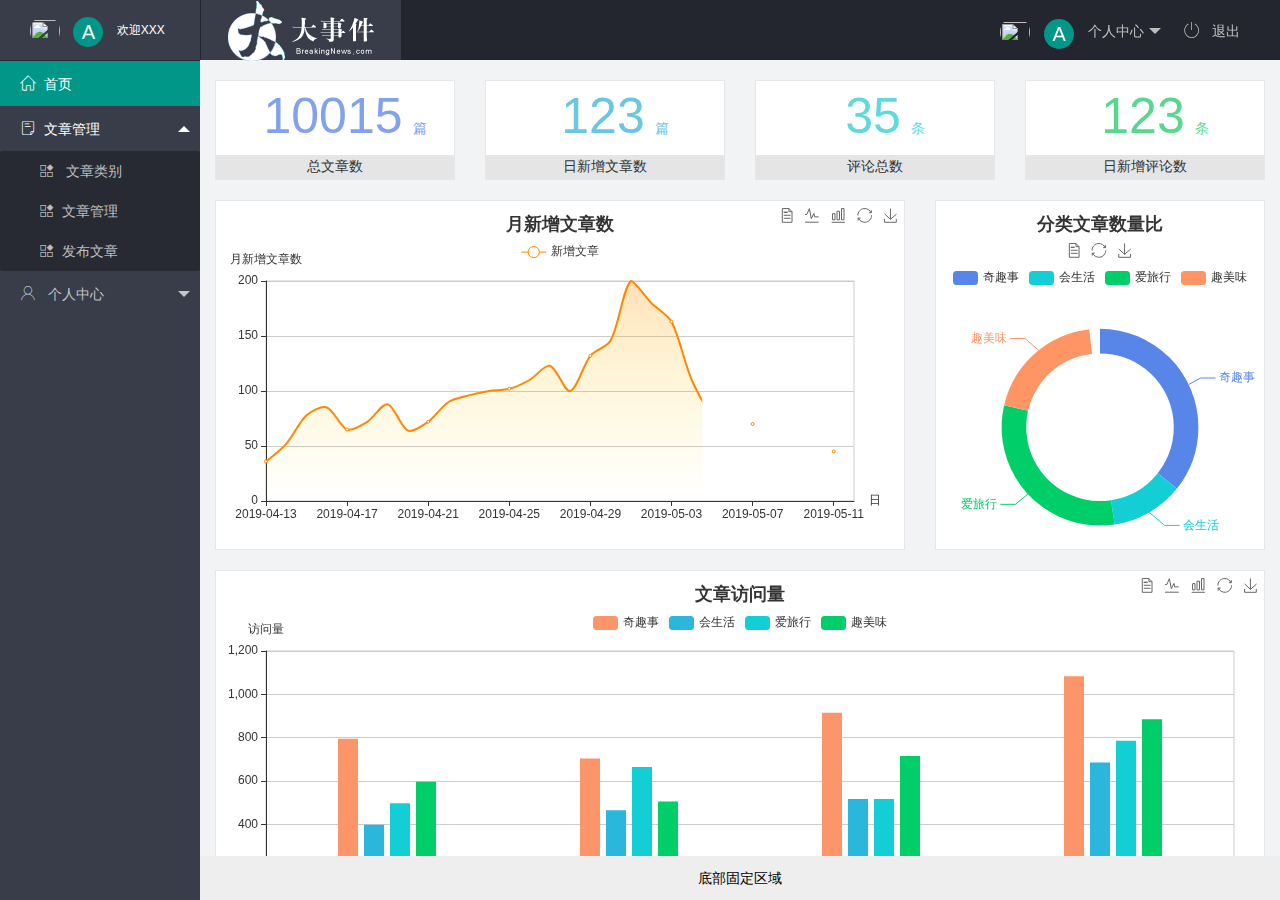
==== commit 51f75d03: "我很费劲的完成了个人中心功能" ====
--- a/index.html
+++ b/index.html
@@ -28,9 +28,9 @@
                         个人中心
                     </a>
                     <dl class="layui-nav-child">
-                        <dd><a href="javacript:;">基本资料</a></dd>
-                        <dd><a href="javacript:;">更换头像</a></dd>
-                        <dd><a href="javacript:;">重置密码</a></dd>
+                        <dd><a href="/user/user_info.html" target="fm">基本资料</a></dd>
+                        <dd><a href="/user/user_avator.html" target="fm">更换头像</a></dd>
+                        <dd><a href="/user/user_pwd.html" target="fm">重置密码</a></dd>
                     </dl>
                 </li>
                 <li class="layui-nav-item" lay-header-event="menuRight" lay-unselect>
@@ -63,11 +63,11 @@
                         </dl>
                     </li>
                     <li class="layui-nav-item">
-                        <a href="javascript:;"><span class="iconfont icon-user"></span> 个人中心</a>
+                        <a href="javascript:;" ><span class="iconfont icon-user"></span> 个人中心</a>
                         <dl class="layui-nav-child">
-                            <dd><a href="javascript:;"><i class="layui-icon layui-icon-app"></i>基本资料</a></dd>
-                            <dd><a href="javascript:;"><i class="layui-icon layui-icon-app"></i>更换头像</a></dd>
-                            <dd><a href="javascript:;"><i class="layui-icon layui-icon-app"></i>重置密码</a></dd>
+                            <dd><a href="/user/user_info.html" target="fm"><i class="layui-icon layui-icon-app"></i>基本资料</a></dd>
+                            <dd><a href="/user/user_avator.html" target="fm"><i class="layui-icon layui-icon-app"></i>更换头像</a></dd>
+                            <dd><a href="/user/user_pwd.html" target="fm"><i class="layui-icon layui-icon-app"></i>重置密码</a></dd>
                         </dl>
                     </li>
                 </ul>
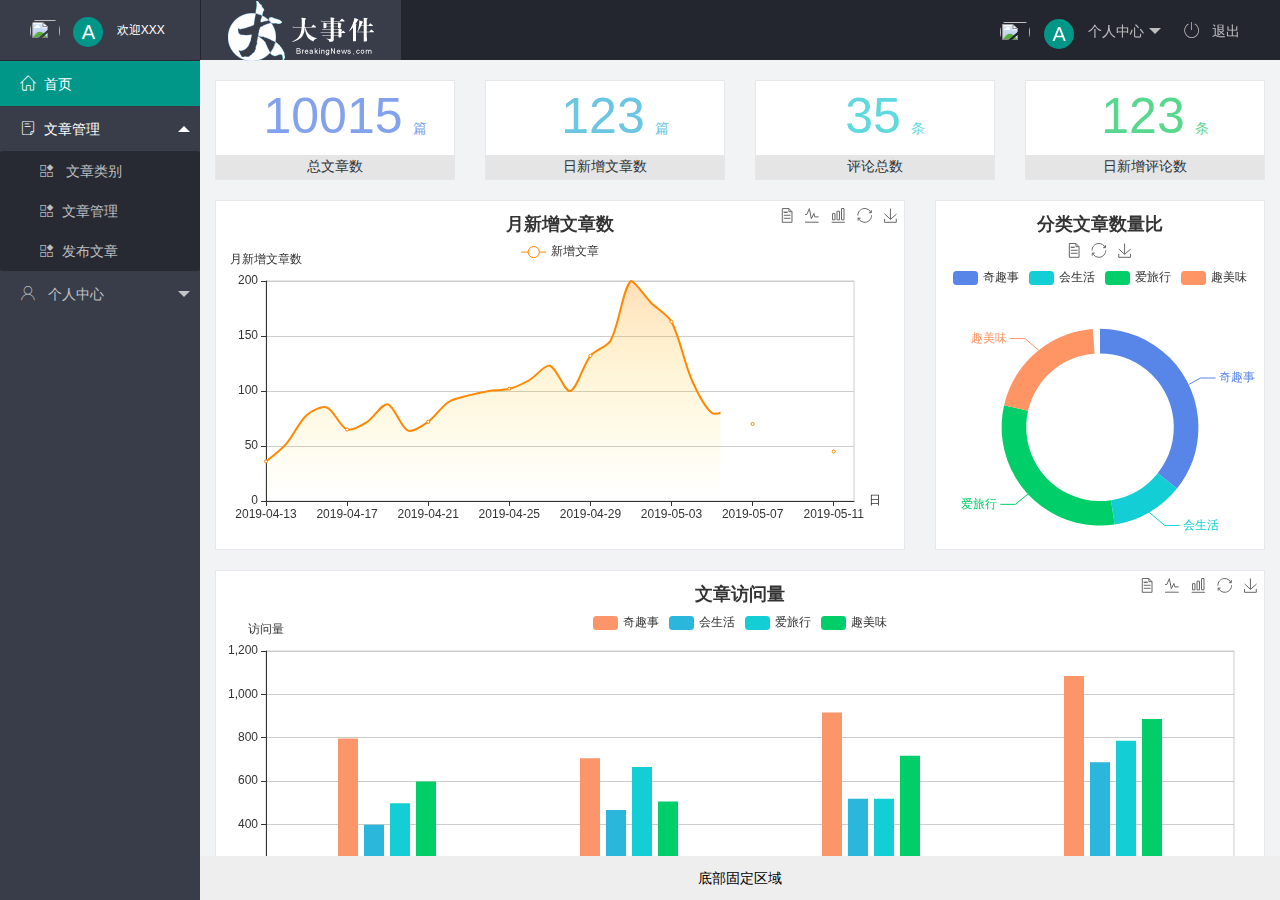
==== commit 05738303: "我完成了文章功能，全部结束了" ====
--- a/index.html
+++ b/index.html
@@ -56,9 +56,9 @@
                     <li class="layui-nav-item layui-nav-itemed">
                         <a class="" href="javascript:;"><span class="iconfont icon-16"></span>文章管理</a>
                         <dl class="layui-nav-child">
-                            <dd><a href="javascript:;"><i class="layui-icon layui-icon-app"></i> 文章类别</a></dd>
-                            <dd><a href="javascript:;"><i class="layui-icon layui-icon-app"></i>文章管理</a></dd>
-                            <dd><a href="javascript:;"><i class="layui-icon layui-icon-app"></i>发布文章</a></dd>
+                            <dd><a href="/article/art_cate.html" target="fm"><i class="layui-icon layui-icon-app"></i> 文章类别</a></dd>
+                            <dd><a id="a_list" href="/article/art_list.html" target="fm"><i class="layui-icon layui-icon-app"></i>文章管理</a></dd>
+                            <dd><a href="/article/art_pub.html" target="fm"><i class="layui-icon layui-icon-app"></i>发布文章</a></dd>
                             <!-- <dd><a href="">the links</a></dd> -->
                         </dl>
                     </li>
